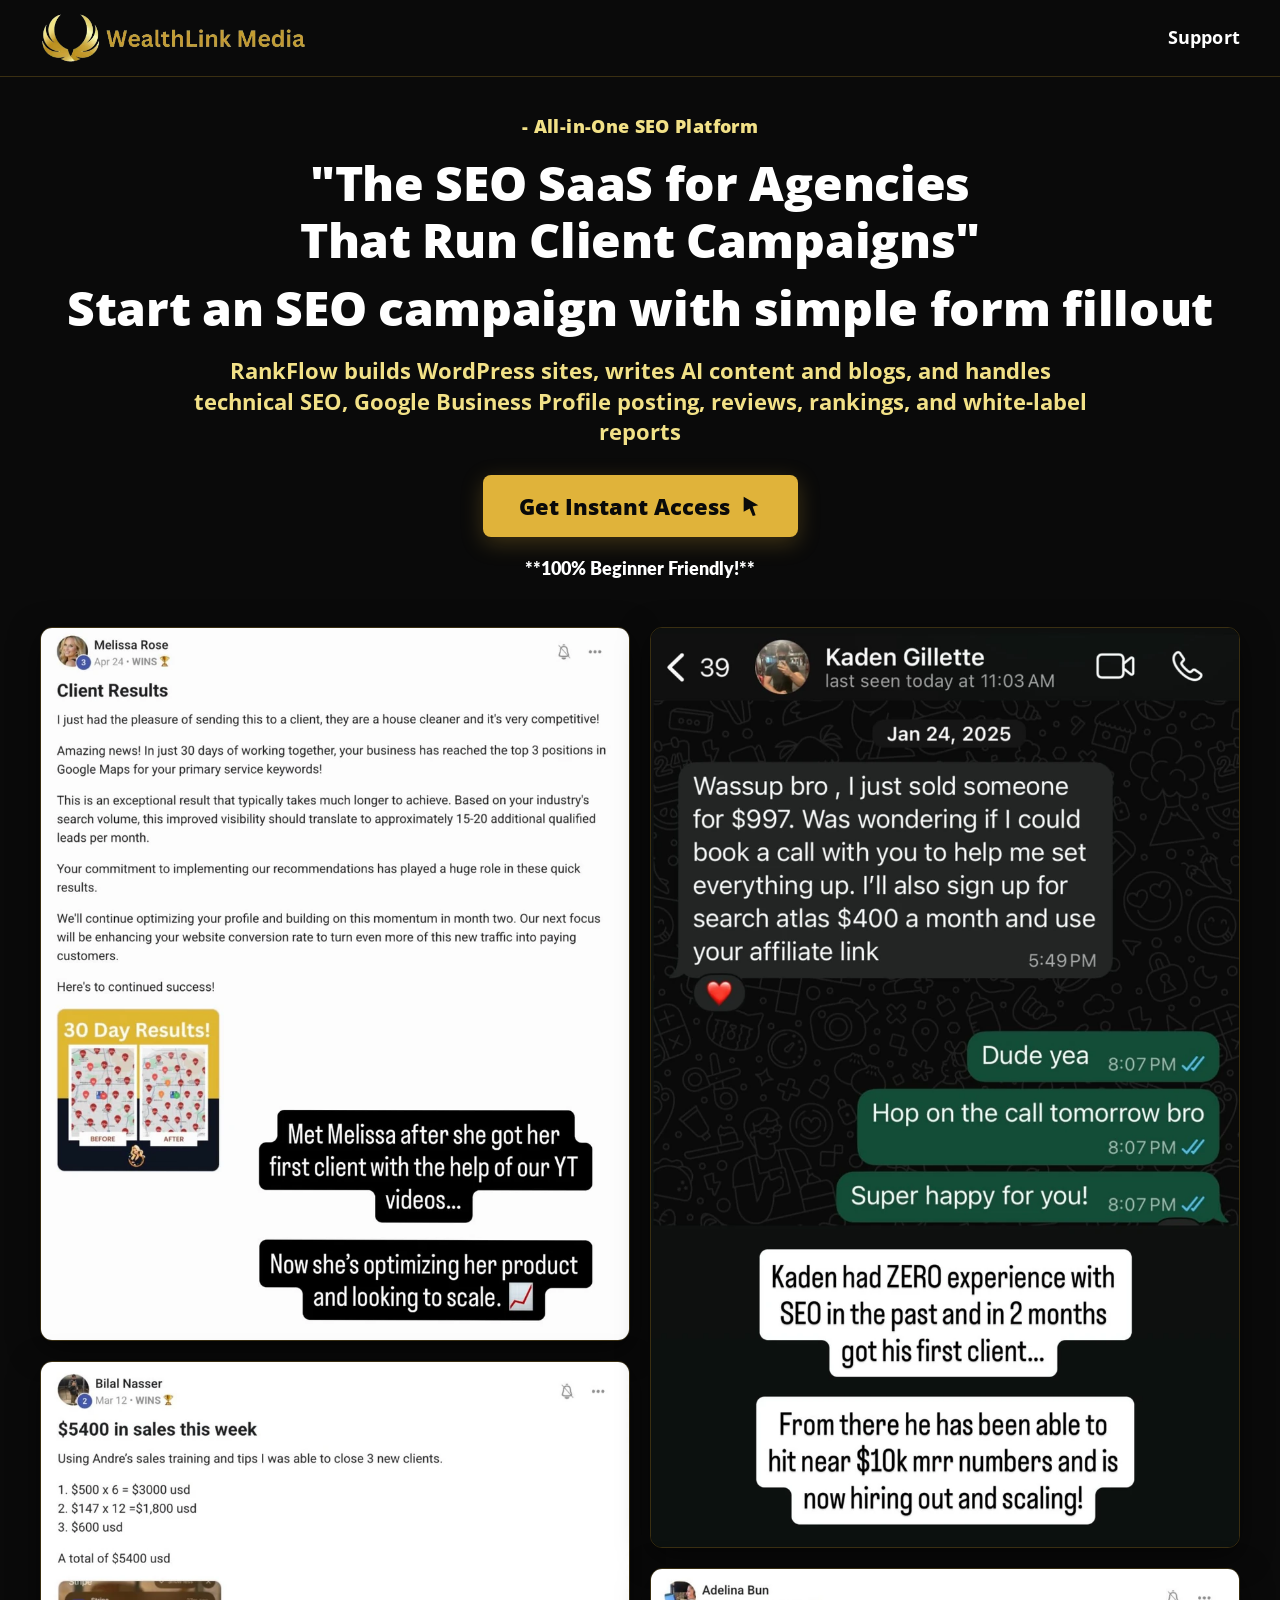
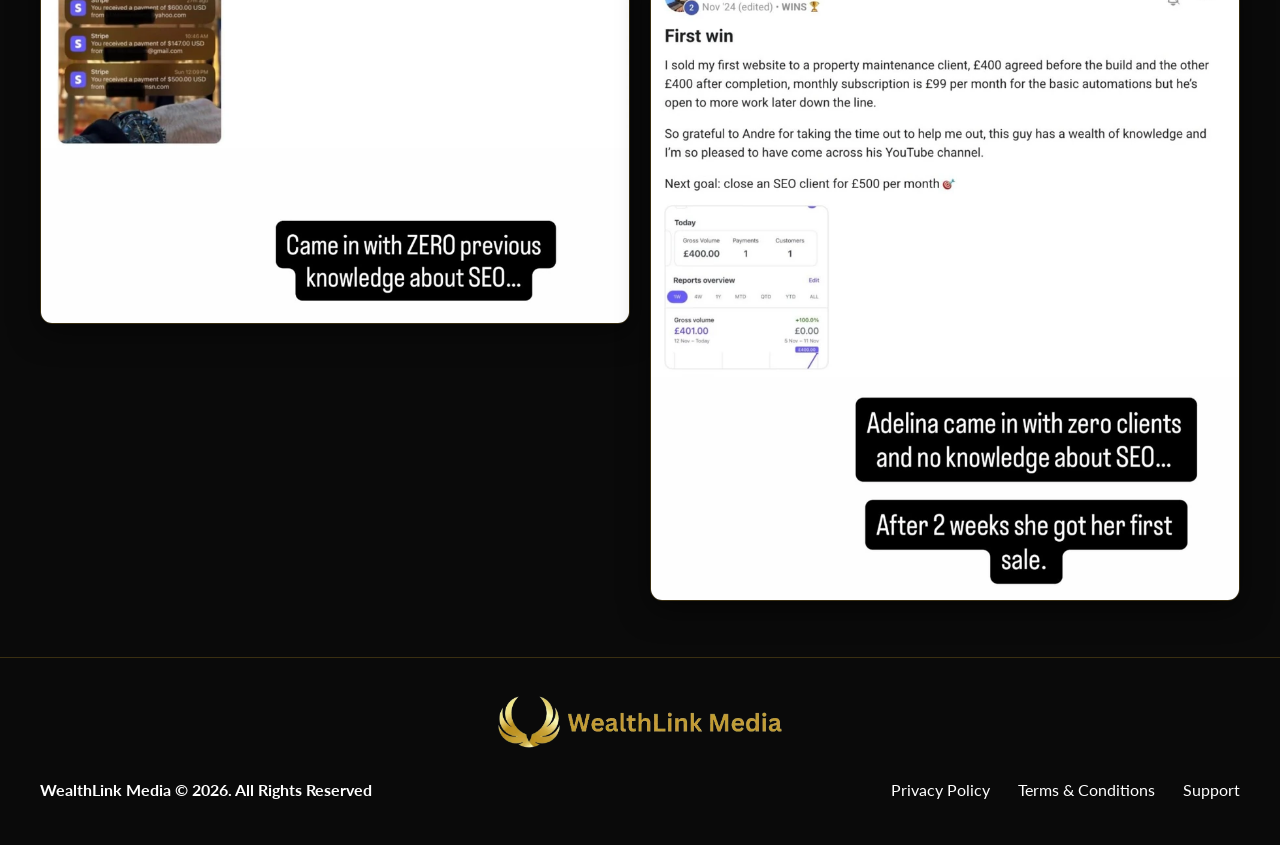
==== index.html @ 6536393e "Add the RankFlow landing site Two-page black-and-gold opt-in for the agency SEO platform, with the l" ====
<!DOCTYPE html>
<html lang="en">
<head>
<meta charset="utf-8">
<meta name="viewport" content="width=device-width, initial-scale=1">
<title>RankFlow | The SEO SaaS for Agencies | WealthLink Media</title>
<meta name="description" content="RankFlow is the all-in-one SEO platform for agencies. Build WordPress sites, write AI content and blogs, and handle technical SEO, Google Business Profile, reviews, rankings, and white-label reports. Start an SEO campaign with simple form fillout.">
<link rel="icon" type="image/png" href="assets/favicon.png">
<link rel="preconnect" href="https://fonts.googleapis.com"><link rel="preconnect" href="https://fonts.gstatic.com" crossorigin>
<link href="https://fonts.googleapis.com/css2?family=Lato:wght@400;700;900&family=Open+Sans:wght@400;600;700;800&display=swap" rel="stylesheet">
<link rel="stylesheet" href="css/style.css">
</head>
<body class="p-home">

<header class="site-header">
  <div class="header-inner">
    <a class="brand" href="index.html">
      <picture>
        <source srcset="assets/logo.webp" type="image/webp">
        <img src="assets/logo.png" alt="WealthLink Media" width="961" height="187">
      </picture>
    </a>
    <nav class="header-nav" aria-label="Primary">
      <a href="support.html">Support</a>
    </nav>
  </div>
</header>

<main class="wrap">
  <section class="home-hero">
    <p class="home-eyebrow">- All-in-One SEO Platform</p>
    <h1>"The SEO SaaS for Agencies<br>That Run Client Campaigns"<span class="h1-seo">Start an SEO campaign with simple form fillout</span></h1>
    <p class="home-sub">RankFlow builds WordPress sites, writes AI content and blogs, and handles technical SEO, Google Business Profile posting, reviews, rankings, and white-label reports</p>
    <button type="button" class="btn home-cta" data-open-form>
      Get Instant Access
      <svg viewBox="0 0 24 24" aria-hidden="true"><path d="M4 2l16 9.2-6.2 1.3L17 22l-3.1.9-3.4-8.2L4 18.2z" fill="currentColor"/></svg>
    </button>
    <p class="home-beginner">**100% Beginner Friendly!**</p>
  </section>

  <!-- Client results. Desktop: left Melissa+Bilal, right Kaden+Adelina. Mobile: Melissa, Kaden, Bilal, Adelina. -->
  <section class="results-grid" aria-label="Client results">
    <div class="results-col">
      <figure class="res-melissa">
        <picture>
          <source srcset="assets/results/melissa.webp" type="image/webp">
          <img class="zoomable" src="assets/results/melissa.jpg" alt="Melissa – client result" width="900" height="1089" loading="lazy">
        </picture>
      </figure>
      <figure class="res-bilal">
        <picture>
          <source srcset="assets/results/bilal.webp" type="image/webp">
          <img class="zoomable" src="assets/results/bilal.jpg" alt="Bilal – client result" width="900" height="859" loading="lazy">
        </picture>
      </figure>
    </div>
    <div class="results-col">
      <figure class="res-kaden">
        <picture>
          <source srcset="assets/results/kaden.webp" type="image/webp">
          <img class="zoomable" src="assets/results/kaden.jpg" alt="Kaden – client result" width="900" height="1407" loading="lazy">
        </picture>
      </figure>
      <figure class="res-adelina">
        <picture>
          <source srcset="assets/results/adelina.webp" type="image/webp">
          <img class="zoomable" src="assets/results/adelina.jpg" alt="Adelina – client result" width="900" height="965" loading="lazy">
        </picture>
      </figure>
    </div>
  </section>

</main>

<footer class="site-footer">
  <div class="footer-inner">
    <picture class="flogo">
      <source srcset="assets/logo.webp" type="image/webp">
      <img src="assets/logo.png" alt="WealthLink Media" width="961" height="187">
    </picture>
    <div class="footer-bottom">
      <span class="footer-copy">WealthLink Media © <span class="js-year">2026</span>. All Rights Reserved</span>
      <nav class="footer-links" aria-label="Footer">
        <a href="privacy.html">Privacy Policy</a>
        <a href="terms.html">Terms &amp; Conditions</a>
        <a href="support.html">Support</a>
      </nav>
    </div>
  </div>
</footer>

<!-- Lead form modal -->
<div class="modal" id="lead-modal" role="dialog" aria-modal="true" aria-labelledby="lf-title">
  <div class="modal-card">
    <button type="button" class="modal-x" data-close-form aria-label="Close">&times;</button>
    <picture class="mlogo">
      <source srcset="assets/logo.webp" type="image/webp">
      <img src="assets/logo.png" alt="WealthLink Media" width="961" height="187">
    </picture>
    <h2 id="lf-title">Get Instant Access</h2>
    <p class="msub">Enter your name and email and I'll take you straight to RankFlow.</p>
    <form id="lead-form" novalidate autocomplete="on">
      <label for="lf-name">Your name</label>
      <input id="lf-name" name="name" type="text" autocomplete="name" placeholder="John Smith" required>
      <label for="lf-email">Your email</label>
      <input id="lf-email" name="email" type="email" autocomplete="email" inputmode="email" placeholder="you@example.com" required>
      <div class="lf-error" id="lf-error" role="alert"></div>
      <button type="submit" class="btn" id="lf-submit">Get Instant Access</button>
    </form>
    <p class="lf-fine">By continuing you agree to our <a href="terms.html" target="_blank" rel="noopener">Terms &amp; Conditions</a> and <a href="privacy.html" target="_blank" rel="noopener">Privacy Policy</a>.</p>
  </div>
</div>

<!-- Image zoom -->
<div class="modal img-modal" id="img-modal" role="dialog" aria-modal="true" aria-label="Result image">
  <button type="button" class="modal-x" data-close-img aria-label="Close image">&times;</button>
  <div class="img-scroll"><img alt=""></div>
</div>

<script src="js/config.js"></script>
<script src="js/app.js"></script>
</body>
</html>
---- css/style.css ----
/* WealthLink Media – Skool LP. Black & gold palette taken from the logo. */
:root{
  --bg:#0a0a0a; --bg2:#121212; --card:#151515; --line:#3a2f12;
  --gold:#c59a2e; --gold-hi:#f2e187; --gold-lo:#8a6a14;
  --text:#ffffff; --muted:#cfc7b0;
  --btn-grad:linear-gradient(180deg,#f2e187 0%,#d9b24a 45%,#c59a2e 100%);
  --page:1200px;
}
*{box-sizing:border-box}
html{scroll-behavior:smooth}
body{
  margin:0;background:var(--bg);color:var(--text);
  font-size:19px;line-height:1.55;
  -webkit-font-smoothing:antialiased;
  overflow-wrap:break-word;
}
img{max-width:100%;height:auto;display:block}
a{color:var(--gold-hi)}
.noscroll{overflow:hidden}

/* 1200px container at >=1240px; fluid with side padding below */
.wrap,.header-inner,.footer-inner,.legal-body{
  width:100%;max-width:var(--page);margin-left:auto;margin-right:auto;
  padding-left:20px;padding-right:20px;
}
@media (min-width:1240px){
  .wrap,.header-inner,.footer-inner,.legal-body{
    width:1200px;min-width:1200px;max-width:1200px;
    padding-left:0;padding-right:0;
  }
}

/* ---------- header / logo ---------- */
.site-header{border-bottom:1px solid var(--line);background:#0a0a0a}
.header-inner{display:flex;align-items:center;justify-content:space-between;gap:16px;padding-top:12px;padding-bottom:12px}
.brand{display:inline-flex;align-items:center;min-width:0;line-height:0}
.brand img,.flogo img,.mlogo img{height:52px;width:auto;max-width:min(460px,calc(100vw - 150px));object-fit:contain}
.header-nav{display:flex;align-items:center;gap:18px;flex:none}
.header-nav a{color:#fff;text-decoration:none;font-weight:700;font-size:18px;letter-spacing:.01em}
.header-nav a:hover,.header-nav a[aria-current="page"]{color:var(--gold-hi)}
.header-nav a:focus-visible,.brand:focus-visible{outline:2px solid var(--gold-hi);outline-offset:3px;border-radius:4px}

/* ---------- buttons ---------- */
.btn{display:inline-flex;align-items:center;justify-content:center;gap:8px;border:0;cursor:pointer;text-decoration:none;
  background:var(--btn-grad);color:#0a0a0a;border-radius:8px;box-shadow:0 6px 22px rgba(197,154,46,.28);
  transition:transform .15s ease,box-shadow .15s ease,filter .15s ease}
.btn:hover{transform:translateY(-2px);box-shadow:0 10px 28px rgba(197,154,46,.42);filter:brightness(1.05)}
.btn:active{transform:translateY(0)}
.btn[disabled]{opacity:.7;cursor:default;transform:none}

/* ======================================================
   PRIMARY PAGE
   ====================================================== */
.p-home{font-family:"Open Sans",Arial,sans-serif}
.home-hero{text-align:center;padding:36px 0 8px}
.home-eyebrow{font-size:18px;color:var(--gold-hi);margin:0 0 14px;font-weight:800;letter-spacing:.02em}
.home-hero h1{font-size:48px;line-height:1.18;font-weight:800;margin:0 auto 18px;letter-spacing:-.3px}
.home-hero h1 .h1-seo{display:block;margin-top:12px;font-weight:800}
.home-sub{font-size:22px;color:var(--gold-hi);font-weight:700;margin:0 auto 28px;max-width:920px;line-height:1.4}
.home-cta{font-size:22px;font-weight:800;padding:16px 36px;font-family:"Open Sans",Arial,sans-serif;background:#e0b33a;color:#0a0a0a;cursor:pointer;border-radius:8px}
.home-cta svg{width:22px;height:22px;margin-left:2px;flex:none}
.home-beginner{font-family:Lato,Arial,sans-serif;font-weight:800;font-size:18px;margin:18px 0 0;color:#fff}

.site-footer{margin-top:56px;border-top:1px solid var(--line);font-family:Lato,Arial,sans-serif}
.footer-inner{padding-top:36px;padding-bottom:42px}
.site-footer .flogo{display:block;margin:0 auto 28px}
.site-footer .flogo img{height:56px;margin:0 auto}
.footer-bottom{display:flex;align-items:center;justify-content:space-between;gap:20px 32px}
.footer-copy{font-weight:700;font-size:16px;text-align:left;color:var(--text)}
.footer-links{display:flex;align-items:center;justify-content:flex-end;gap:28px;flex-wrap:wrap;font-size:16px;margin:0}
.footer-links a{color:var(--text);text-decoration:none;font-weight:400}
.footer-links a:hover{color:var(--gold-hi);text-decoration:underline}
.footer-links a[aria-current="page"]{color:var(--gold-hi)}

/* lead modal */
.modal{position:fixed;inset:0;z-index:100;display:none;align-items:center;justify-content:center;padding:18px;
  background:rgba(0,0,0,.78);backdrop-filter:blur(3px)}
.modal.open{display:flex}
.modal-card{position:relative;width:100%;max-width:480px;background:#111;border:1px solid var(--gold-lo);border-radius:14px;
  padding:34px 28px 28px;box-shadow:0 20px 60px rgba(0,0,0,.7),0 0 0 1px rgba(242,225,135,.08) inset;text-align:center}
.modal-x{position:absolute;top:10px;right:12px;width:36px;height:36px;border:0;background:transparent;color:var(--muted);
  font-size:28px;line-height:1;cursor:pointer;border-radius:50%}
.modal-x:hover{color:#fff;background:#222}
.mlogo{margin:0 auto 16px}
.mlogo img{height:46px;margin:0 auto;max-width:100%}
.modal-card h2{margin:0 0 8px;font-size:28px;font-weight:700}
.modal-card p.msub{margin:0 0 20px;font-size:17px;color:var(--muted);line-height:1.45}
.modal-card label{display:block;text-align:left;font-size:15px;font-weight:600;margin:0 0 6px;color:var(--gold-hi)}
.modal-card input{width:100%;padding:14px 14px;font-size:17px;font-family:inherit;border-radius:8px;border:1px solid #3b3417;
  background:#0a0a0a;color:#fff;margin-bottom:16px;outline:none}
.modal-card input:focus{border-color:var(--gold);box-shadow:0 0 0 3px rgba(197,154,46,.25)}
.modal-card .btn{width:100%;font-size:20px;font-weight:700;padding:15px 18px;font-family:inherit}
.lf-error{min-height:22px;color:#ff8a80;font-size:16px;margin:-4px 0 10px;text-align:left}
.lf-fine{font-size:14px;color:#9c9478;margin:14px 0 0;line-height:1.5}
.lf-fine a{color:var(--gold)}

/* ======================================================
   SECONDARY PAGE
   ====================================================== */
.p-main{font-family:Lato,Arial,sans-serif}
.p-main h1,.p-main h2,.p-main h3,.p-main .mont{font-family:Montserrat,Arial,sans-serif}
.topbar{background:#d01212;color:#fff;text-align:center;font-family:Montserrat,Arial,sans-serif;
  font-weight:800;font-size:18px;line-height:1.35;padding:12px 18px;display:flex;align-items:center;justify-content:center;gap:10px}
.topbar svg{flex:none}
.topbar span{display:block}
.kicker{text-align:center;font-family:Montserrat,Arial,sans-serif;font-weight:700;font-size:16px;margin:12px 0 0}
.kicker a,.kicker span{color:var(--gold-hi);text-decoration:underline}
.hero-kicker{text-align:center;font-family:Montserrat,Arial,sans-serif;font-weight:800;font-size:20px;line-height:1.35;color:var(--gold-hi);margin:32px auto 16px}
.hero-kicker u{text-underline-offset:4px;text-decoration-thickness:2px}
.m-hero h1{text-align:center;font-weight:800;font-size:48px;line-height:1.18;margin:0 auto 32px;max-width:1080px}
.m-hero h1 .h1-line{display:block}
.m-hero h1 u{color:var(--gold-hi);text-decoration:underline;text-underline-offset:5px;text-decoration-thickness:3px}
.hero-warn{text-align:center;font-family:Montserrat,Arial,sans-serif;font-weight:500;font-size:18px;line-height:1.5;color:#f4efe2;max-width:860px;margin:22px auto 0}
.hero-warn b{font-weight:800;color:#fff}
.m-hero .cta-btn{flex:1 1 340px;max-width:540px;min-height:86px;border-radius:12px;padding:16px 22px}
.m-hero .cta-btn .b1{font-size:22px;font-weight:800}
.m-hero .cta-btn .b2{font-size:15px;font-weight:600}
.m-sub{text-align:center;font-family:Lato,Arial,sans-serif;font-size:21px;line-height:1.5;color:var(--muted);max-width:920px;margin:0 auto 32px}
.cta-pair{display:flex;gap:24px;justify-content:center;flex-wrap:wrap}
.cta-btn{flex:1 1 280px;width:auto;max-width:420px;min-height:68px;flex-direction:column;gap:3px;padding:14px 20px;text-align:center;
  font-family:Montserrat,Arial,sans-serif;border-radius:8px;font-weight:600}
.cta-btn .b1{font-size:18px;font-weight:700;line-height:1.25}
.cta-btn .b2{font-size:14px;font-weight:600;line-height:1.3;opacity:.9}
.cta-note{text-align:center;font-family:Montserrat,Arial,sans-serif;font-size:16px;line-height:1.45;color:var(--muted);max-width:720px;margin:20px auto 0}
.cta-note b{color:#fff}
.sec-title{font-family:Montserrat,Arial,sans-serif;text-align:center;font-weight:700;font-size:38px;margin:64px 0 18px;line-height:1.2}
.sec-title.sm{font-size:40px}
.sec-sub{text-align:center;font-size:20px;color:var(--muted);margin:0 0 28px}

.video-grid{display:grid;grid-template-columns:repeat(2,minmax(0,340px));justify-content:center;gap:24px;margin:0 auto}
.vthumb{position:relative;display:block;width:100%;aspect-ratio:9/16;padding:0;border:1px solid var(--line);border-radius:8px;overflow:hidden;
  background:#000;cursor:pointer}
.vthumb img{width:100%;height:100%;object-fit:contain;object-position:center;background:#000;transition:transform .3s ease}
.vthumb:hover img{transform:scale(1.03)}
.vplay{position:absolute;left:50%;top:50%;transform:translate(-50%,-50%);width:58px;height:38px;border-radius:10px;
  background:rgba(10,10,10,.72);color:var(--gold-hi);display:flex;align-items:center;justify-content:center;border:1px solid rgba(242,225,135,.4)}
.vthumb:hover .vplay{background:var(--gold);color:#0a0a0a}
.video-modal .modal-card{max-width:440px;padding:12px;background:#000}
.video-modal video{width:100%;max-height:78vh;border-radius:8px;background:#000;display:block}
.video-modal .modal-x{top:-44px;right:0;color:#fff;font-size:32px}

.bonus-head{text-align:center;margin-top:72px}
.bonus-head h2{font-size:40px;margin:0 0 12px;font-weight:700;line-height:1.2}
.bonus-head .worth{font-family:Montserrat,Arial,sans-serif;color:var(--gold-hi);font-weight:700;font-size:22px;margin:0 0 8px}
.bonus-head .subline{font-weight:700;font-size:18px;margin:0}
.bonuses{margin:36px auto 0}
.bonus{display:grid;grid-template-columns:minmax(0,1.05fr) minmax(0,.95fr);gap:36px;align-items:center;padding:40px 0;border-bottom:1px solid #4a3b14}
.bonus:last-child{border-bottom:0}
.bonus h3{font-size:26px;font-weight:700;margin:0 0 12px;line-height:1.3}
.bonus p{font-size:19px;line-height:1.5;margin:0 0 12px;color:#efe9d6}
.bonus .val{display:block;text-align:left;font-family:Montserrat,Arial,sans-serif;font-weight:700;font-size:20px;color:var(--gold-hi);text-decoration:underline;margin-top:6px}
.rf-more{display:inline-flex;align-items:center;margin-top:16px;padding:11px 16px;border:2px solid var(--gold);border-radius:8px;background:transparent;color:var(--gold-hi);font-family:Montserrat,Arial,sans-serif;font-weight:700;font-size:16px;line-height:1.3;text-decoration:none}
.rf-more:hover{background:rgba(197,154,46,.14);color:#fff}
.bonus img{width:100%;height:auto;border-radius:10px;border:1px solid var(--line)}
.bonus .copy{padding-right:6px}

.guarantee h2{font-family:Arial,Helvetica,sans-serif;font-style:italic;font-weight:700;font-size:44px;text-align:center;margin:72px 0 24px;color:var(--gold-hi);line-height:1.2}
.guarantee .g-body{max-width:820px;margin:0 auto;text-align:center;font-family:Arial,Helvetica,sans-serif;font-weight:700;font-size:19px;line-height:1.45}
.guarantee .g-body p{margin:0 0 16px}

.faq{margin:0 auto}
.faq h2{font-size:36px;text-align:center;margin:64px 0 16px;font-family:Montserrat,Arial,sans-serif;font-weight:700}
.faq details{background:var(--card);border:1px solid var(--line);border-radius:8px;margin:10px 0}
.faq summary{list-style:none;cursor:pointer;padding:16px 48px 16px 16px;font-family:Montserrat,Arial,sans-serif;font-size:18px;line-height:1.4;position:relative;color:#f4efe0}
.faq summary::-webkit-details-marker{display:none}
.faq summary::after{content:"";position:absolute;right:18px;top:50%;width:9px;height:9px;margin-top:-7px;border-right:2px solid var(--gold);border-bottom:2px solid var(--gold);transform:rotate(45deg);transition:transform .2s}
.faq details[open] summary::after{transform:rotate(-135deg);margin-top:-2px}
.faq details[open] summary{border-bottom:1px solid var(--line)}
.faq .ans{padding:16px 16px 4px;font-size:18px;line-height:1.55;color:#efe9d6}
.faq .ans p{margin:0 0 16px}

.about h2{font-size:40px;text-align:center;margin:64px 0 12px;font-weight:700}
.about-sub{text-align:center;font-family:Montserrat,Arial,sans-serif;font-weight:600;color:var(--gold-hi);margin:0 0 28px;font-size:20px}
.about-grid{display:grid;grid-template-columns:minmax(260px,440px) minmax(0,1fr);gap:40px;align-items:center}
.about-photo{width:100%;max-width:440px;height:auto;margin:0 auto;border-radius:18px;border:3px solid var(--gold);
  box-shadow:0 0 0 6px rgba(197,154,46,.16),0 16px 40px rgba(0,0,0,.45);background:#111;object-fit:contain}
.about-grid .txt{font-size:19px;line-height:1.55}
.about-grid .txt p{margin:0 0 18px}
.help-btn{display:flex;margin:36px auto 0;max-width:560px;width:100%;flex-direction:column;padding:16px 18px;font-family:Montserrat,Arial,sans-serif;border-radius:8px;text-align:center;gap:3px}
.help-btn .b1{font-size:20px;font-weight:700}.help-btn .b2{font-size:15px;font-weight:600}
.disclosures{margin:52px auto 0;text-align:center;font-size:16px;line-height:1.55;font-weight:700;color:#e9e2cc}
.disclosures p{margin:0 0 18px}

/* ======================================================
   SUPPORT PAGE
   ====================================================== */
.p-support{font-family:Lato,Arial,sans-serif}
.p-support h1,.p-support h2,.p-support h3{font-family:Montserrat,Arial,sans-serif}
.support-hero{text-align:center;padding:36px 0 8px}
.support-hero h1{font-size:46px;line-height:1.18;margin:0 auto 18px;font-weight:800}
.support-lead{font-size:20px;line-height:1.5;color:#efe9d6;max-width:920px;margin:0 auto 16px}
.contact-card{margin:28px auto 8px;background:#14120c;border:1px solid var(--gold-lo);border-radius:14px;padding:28px 28px 26px;text-align:center}
.contact-card h2{margin:0 0 10px;font-size:28px;color:var(--gold-hi)}
.contact-card p{margin:0 auto 18px;max-width:760px;font-size:19px;line-height:1.5;color:#efe9d6}
.contact-card .btn{font-size:18px;font-weight:700;padding:14px 26px;font-family:Montserrat,Arial,sans-serif}
.steps{margin:18px 0 0}
.step{text-align:center;padding:32px 0 8px;border-top:1px solid var(--line);margin-top:22px}
.step .num{display:block;font-family:Montserrat,Arial,sans-serif;font-weight:800;font-size:40px;color:var(--gold-hi);letter-spacing:-.02em;margin-bottom:8px}
.step h2{font-size:26px;line-height:1.35;font-weight:700;margin:0 auto 12px;max-width:900px}
.step p{font-size:19px;line-height:1.55;color:#efe9d6;max-width:860px;margin:0 auto 12px}
.script-box{text-align:left;background:#121212;border:1px solid var(--gold-lo);border-radius:12px;padding:20px 22px;margin:16px auto 0;max-width:860px}
.script-box p{margin:0;font-size:18px;line-height:1.55;color:#fff;max-width:none}
.script-box a{overflow-wrap:anywhere}
.script-copy{margin:16px auto 0;font-size:17px;font-weight:700;padding:12px 22px;font-family:Montserrat,Arial,sans-serif}
.next-list{list-style:none;padding:0;margin:8px auto 0;max-width:640px;text-align:left}
.next-list li{position:relative;padding:8px 0 8px 28px;font-size:19px;font-weight:700}
.next-list li::before{content:"";position:absolute;left:0;top:16px;width:10px;height:10px;border-radius:50%;background:var(--gold)}
.support-note{font-size:17px;color:var(--muted);font-style:italic}

/* ======================================================
   LEGAL PAGES
   ====================================================== */
.legal{font-family:"Open Sans",Arial,sans-serif;background:var(--bg)}
.legal-body{padding-top:40px;padding-bottom:12px}
.legal-body h1{font-size:44px;line-height:1.2;margin:0 0 20px;color:var(--gold-hi)}
.legal-body h2{font-size:28px;line-height:1.3;margin:36px 0 12px;color:var(--gold-hi)}
.legal-body h2.subhead{font-size:22px;margin-top:22px}
.legal-body p,.legal-body li{font-size:18px;line-height:1.7;color:#e6dfc9}
.legal-body ul{padding-left:24px}
.legal-body strong{color:#fff}
.legal-body a{color:var(--gold-hi)}
.back{display:inline-block;margin:0 0 18px;font-size:16px}

/* ---------- results screenshots: masonry columns, never cropped ---------- */
.results-grid{display:flex;align-items:flex-start;gap:20px;margin:36px auto 0}
.results-col{flex:1 1 0;min-width:0;display:flex;flex-direction:column;gap:20px}
.results-grid figure{margin:0;width:100%;min-width:0;background:#000;border:1px solid var(--line);border-radius:12px;overflow:hidden;box-shadow:0 8px 30px rgba(0,0,0,.5)}
.results-grid picture{display:block;width:100%}
.results-grid img{width:100%;height:auto;object-fit:contain;display:block;cursor:zoom-in}
.p-main .results-grid{margin-top:28px}
.img-modal{padding:0;align-items:stretch;justify-content:center;background:rgba(0,0,0,.92)}
.img-modal .modal-x{position:fixed;top:12px;right:14px;z-index:2;background:rgba(0,0,0,.6);color:#fff}
.img-scroll{width:100%;max-width:1100px;overflow:auto;-webkit-overflow-scrolling:touch;padding:56px 12px 24px}
.img-scroll img{width:100%;height:auto;border-radius:10px;margin:0 auto}

/* ======================================================
   TABLET / MOBILE
   ====================================================== */
@media (max-width:1024px){
  .home-hero h1{font-size:40px}
  .m-hero h1,.support-hero h1,.legal-body h1{font-size:38px}
  .sec-title,.about h2,.bonus-head h2{font-size:32px}
}
@media (max-width:900px){
  .bonus{grid-template-columns:1fr;gap:18px;padding:32px 0}
  .bonus .copy{padding-right:0}
  .about-grid{grid-template-columns:1fr;gap:22px}
  .about-photo{max-width:520px}
}
@media (max-width:768px){
  body{font-size:16.5px}
  .brand img{height:38px}
  .flogo img,.site-footer .flogo img{height:40px}
  .mlogo img{height:36px}
  .header-nav a{font-size:16px}
  .home-hero{padding-top:24px}
  .home-eyebrow{font-size:16px}
  .home-hero h1{font-size:30px}
  .home-sub{font-size:17px}
  .home-cta{font-size:18px;padding:14px 22px}
  .home-beginner{font-size:16px}
  .topbar{font-size:16px;padding:10px 14px}
  .hero-kicker{font-size:16px;margin-top:24px}
  .m-hero h1{font-size:32px;margin:0 auto 22px}
  .m-hero h1 .h1-line{display:inline}
  .m-hero .cta-pair{flex-direction:column;align-items:center}
  .m-hero .cta-btn{width:100%;max-width:480px;min-height:76px;flex:0 0 auto}
  .m-hero .cta-btn .b1{font-size:18px}
  .m-hero .cta-btn .b2{font-size:14px}
  .hero-warn{font-size:16.5px}
  .m-sub{font-size:17px}
  .cta-pair{gap:14px}
  .cta-btn{flex-basis:100%;max-width:440px;min-height:64px}
  .cta-btn .b1{font-size:17px}
  .cta-btn .b2{font-size:14px}
  .cta-note{font-size:16px}
  .sec-title{font-size:28px;margin:44px 0 16px}
  .sec-sub{font-size:17px}
  .video-grid{gap:12px;grid-template-columns:repeat(2,minmax(0,1fr))}
  .bonus-head{margin-top:52px}
  .bonus-head h2{font-size:28px}
  .bonus-head .worth{font-size:18px}
  .bonus h3{font-size:22px}
  .bonus p,.step p,.contact-card p,.about-grid .txt{font-size:16.5px}
  .guarantee h2{font-size:32px;margin-top:48px}
  .guarantee .g-body{font-size:16.5px}
  .faq h2,.about h2{font-size:28px}
  .faq summary,.faq .ans{font-size:16.5px}
  .about-sub{font-size:17px}
  .help-btn .b1{font-size:18px}
  .help-btn .b2{font-size:14px}
  .disclosures{font-size:16px}
  .footer-bottom{flex-direction:column;align-items:center;text-align:center;gap:16px}
  .footer-copy{text-align:center}
  .footer-links{justify-content:center;gap:14px 22px}
  .legal-body h1{font-size:32px}
  .legal-body h2{font-size:24px}
  .legal-body h2.subhead{font-size:20px}
  .legal-body p,.legal-body li{font-size:16.5px}
  .support-hero{padding-top:26px}
  .support-hero h1{font-size:32px}
  .support-lead{font-size:17px}
  .contact-card{padding:22px 16px}
  .contact-card h2{font-size:24px}
  .step .num{font-size:32px}
  .step h2{font-size:22px}
  .script-box p{font-size:16.5px}
  .next-list li{font-size:16.5px}
  .modal-card{padding:28px 18px 22px}
  .modal-card h2{font-size:24px}
  .results-grid{flex-direction:column;gap:20px;margin-top:28px}
  .results-col{display:contents}
  .res-melissa{order:1}
  .res-kaden{order:2}
  .res-bilal{order:3}
  .res-adelina{order:4}
}
@media (max-width:420px){
  .wrap,.header-inner,.footer-inner,.legal-body{padding-left:16px;padding-right:16px}
  .brand img{height:32px}
  .header-nav a{font-size:16px}
  .home-hero h1{font-size:27px}
  .m-hero h1{font-size:28px}
  .support-hero h1{font-size:27px}
  .site-footer .flogo img{height:36px}
}

/* ======================================================
   RANKFLOW FEATURES
   ====================================================== */
.p-rankflow{font-family:Lato,Arial,sans-serif}
.p-rankflow h1,.p-rankflow h2{font-family:Montserrat,Arial,sans-serif}
.rf-hero{text-align:center;padding:40px 0 8px}
.rf-hero h1{font-size:48px;line-height:1.15;font-weight:800;margin:0 0 12px}
.rf-hero p{margin:0;color:var(--gold-hi);font-weight:700;font-size:20px}
.rf-grid{display:grid;grid-template-columns:repeat(3,minmax(0,1fr));gap:20px;margin:36px 0 8px}
.rf-card{background:#14120c;border:1px solid var(--line);border-radius:14px;padding:22px 20px 16px}
.rf-icon{width:36px;height:36px;color:var(--gold-hi);display:block}
.rf-card h2{font-size:22px;line-height:1.25;font-weight:800;margin:12px 0 12px;color:#fff}
.rf-card ul{margin:0;padding-left:18px}
.rf-card li{margin:0 0 8px;font-size:17px;line-height:1.45;color:#efe9d6}
.rf-end{text-align:center;margin-top:56px}
.rf-end h2{font-size:36px;margin:0 0 22px;font-weight:800}
@media (max-width:1024px){
  .rf-grid{grid-template-columns:repeat(2,minmax(0,1fr))}
  .rf-hero h1{font-size:40px}
}
@media (max-width:768px){
  .rf-grid{grid-template-columns:1fr;gap:16px}
  .rf-hero{padding-top:28px}
  .rf-hero h1{font-size:32px}
  .rf-hero p{font-size:17px}
  .rf-card h2{font-size:22px}
  .rf-card li{font-size:16.5px}
  .rf-end h2{font-size:28px}
  .rf-end{margin-top:40px}
}
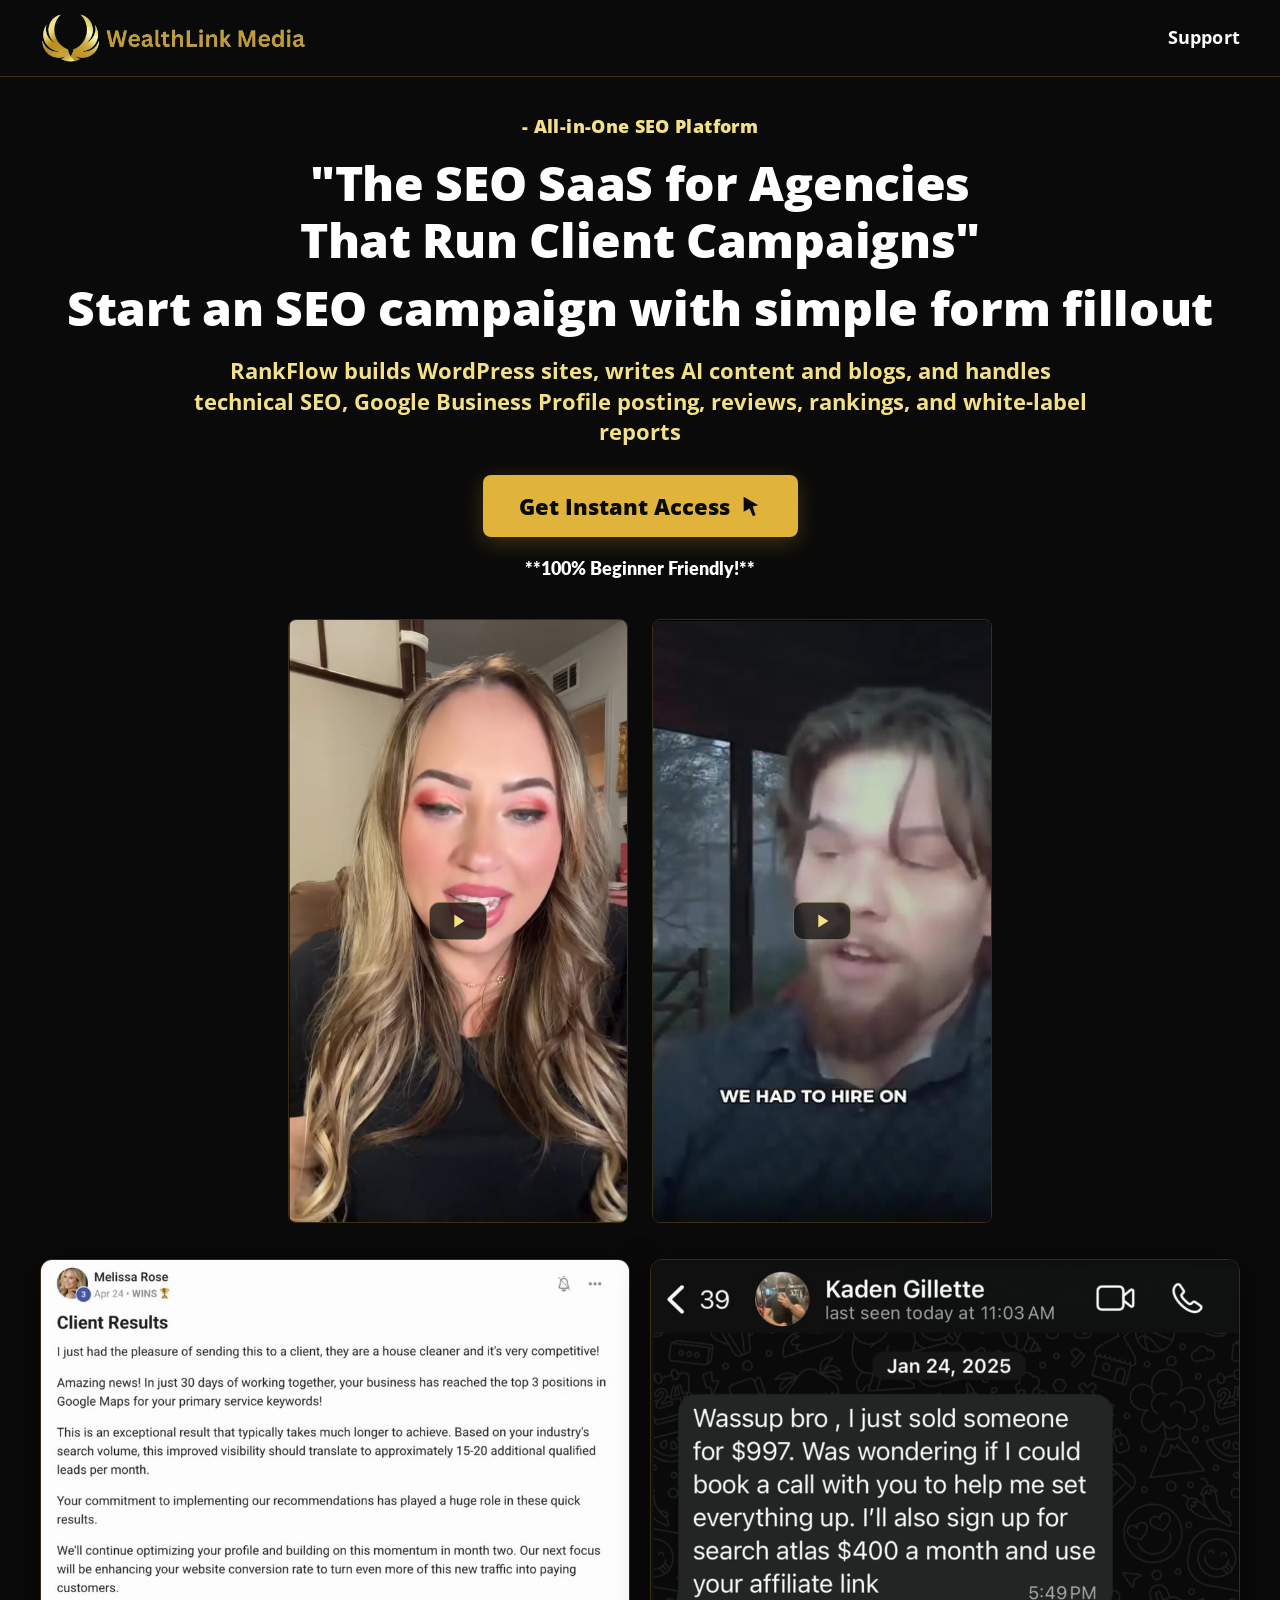
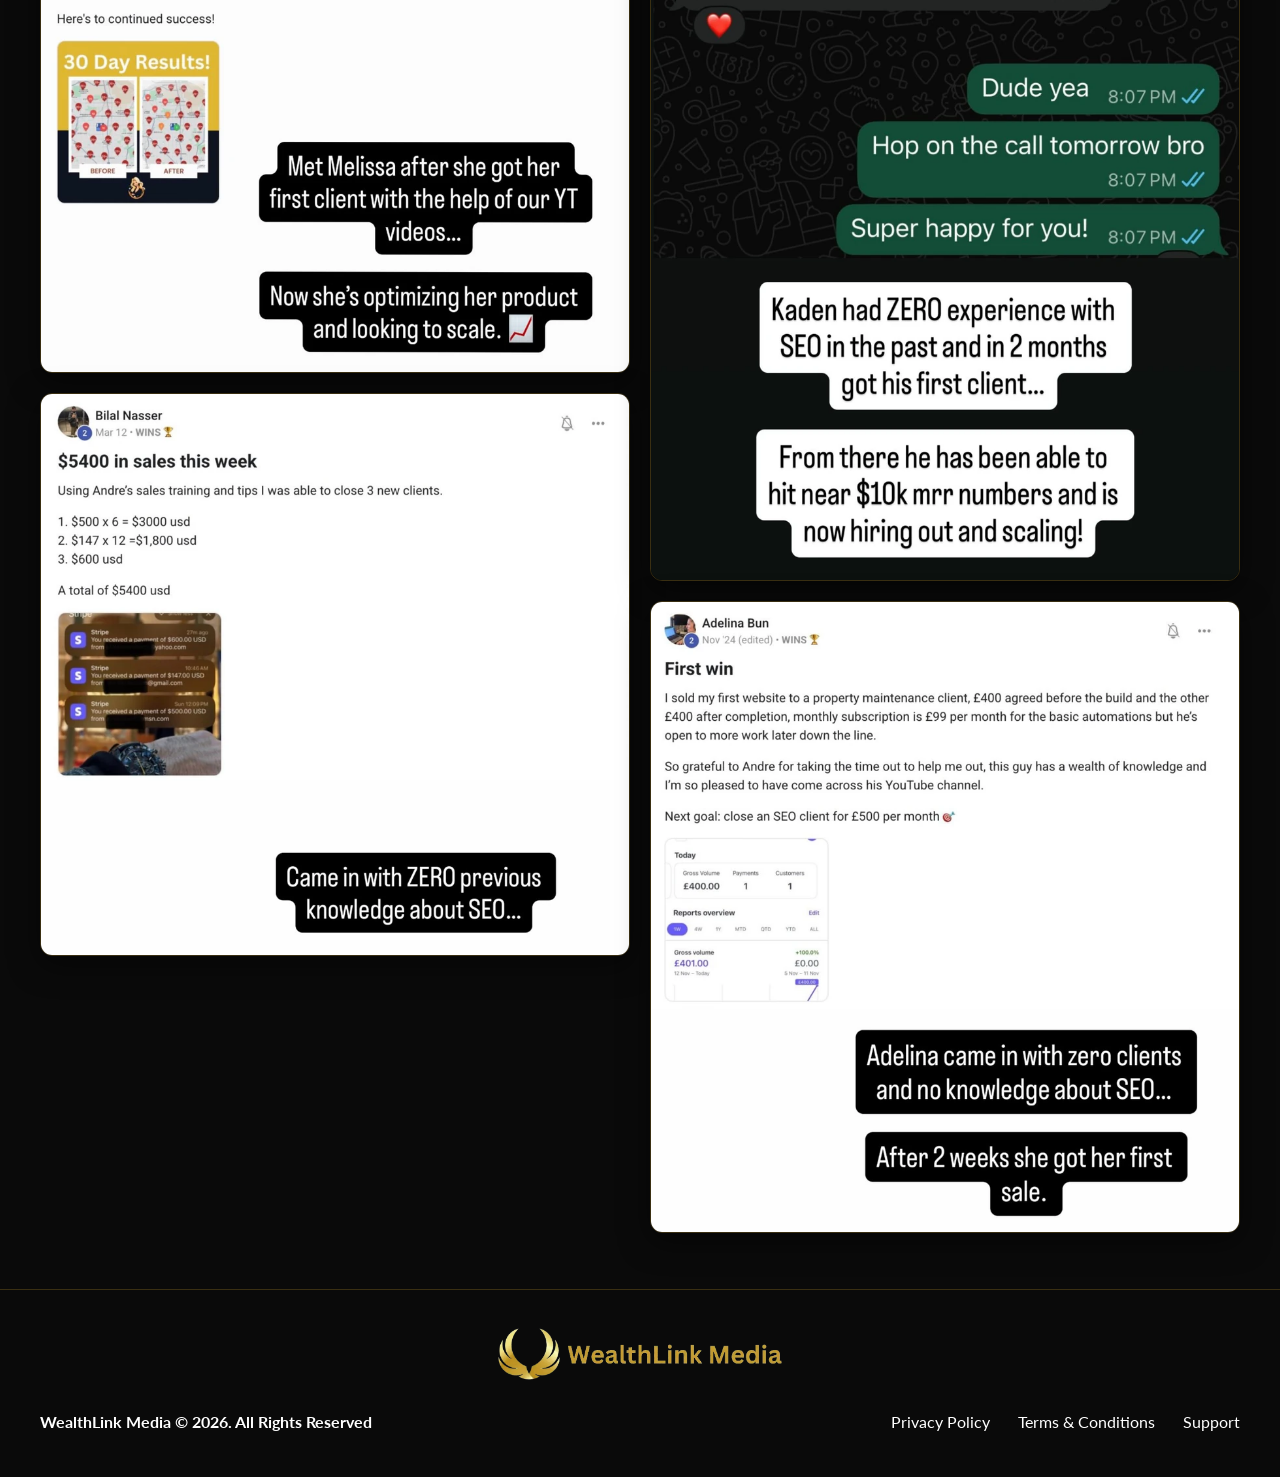
==== commit 6c121827: "Point RankFlow access at the app and use both client reviews Get RankFlow Access opens https://app.r" ====
--- a/index.html
+++ b/index.html
@@ -37,6 +37,9 @@
     </button>
     <p class="home-beginner">**100% Beginner Friendly!**</p>
   </section>
+
+  <!-- Video reviews are rendered from REVIEW_VIDEOS in js/config.js -->
+  <div class="video-grid" id="video-grid"></div>
 
   <!-- Client results. Desktop: left Melissa+Bilal, right Kaden+Adelina. Mobile: Melissa, Kaden, Bilal, Adelina. -->
   <section class="results-grid" aria-label="Client results">
@@ -111,6 +114,14 @@
   </div>
 </div>
 
+<!-- Video lightbox -->
+<div class="modal video-modal" id="video-modal" role="dialog" aria-modal="true" aria-label="Video review">
+  <div class="modal-card">
+    <button type="button" class="modal-x" data-close-video aria-label="Close video">&times;</button>
+    <video controls playsinline preload="none"></video>
+  </div>
+</div>
+
 <!-- Image zoom -->
 <div class="modal img-modal" id="img-modal" role="dialog" aria-modal="true" aria-label="Result image">
   <button type="button" class="modal-x" data-close-img aria-label="Close image">&times;</button>
--- a/css/style.css
+++ b/css/style.css
@@ -127,7 +127,7 @@
 .sec-title.sm{font-size:40px}
 .sec-sub{text-align:center;font-size:20px;color:var(--muted);margin:0 0 28px}
 
-.video-grid{display:grid;grid-template-columns:repeat(2,minmax(0,340px));justify-content:center;gap:24px;margin:0 auto}
+.video-grid{display:grid;grid-template-columns:repeat(2,minmax(0,340px));justify-content:center;gap:24px;margin:28px auto 0}
 .vthumb{position:relative;display:block;width:100%;aspect-ratio:9/16;padding:0;border:1px solid var(--line);border-radius:8px;overflow:hidden;
   background:#000;cursor:pointer}
 .vthumb img{width:100%;height:100%;object-fit:contain;object-position:center;background:#000;transition:transform .3s ease}
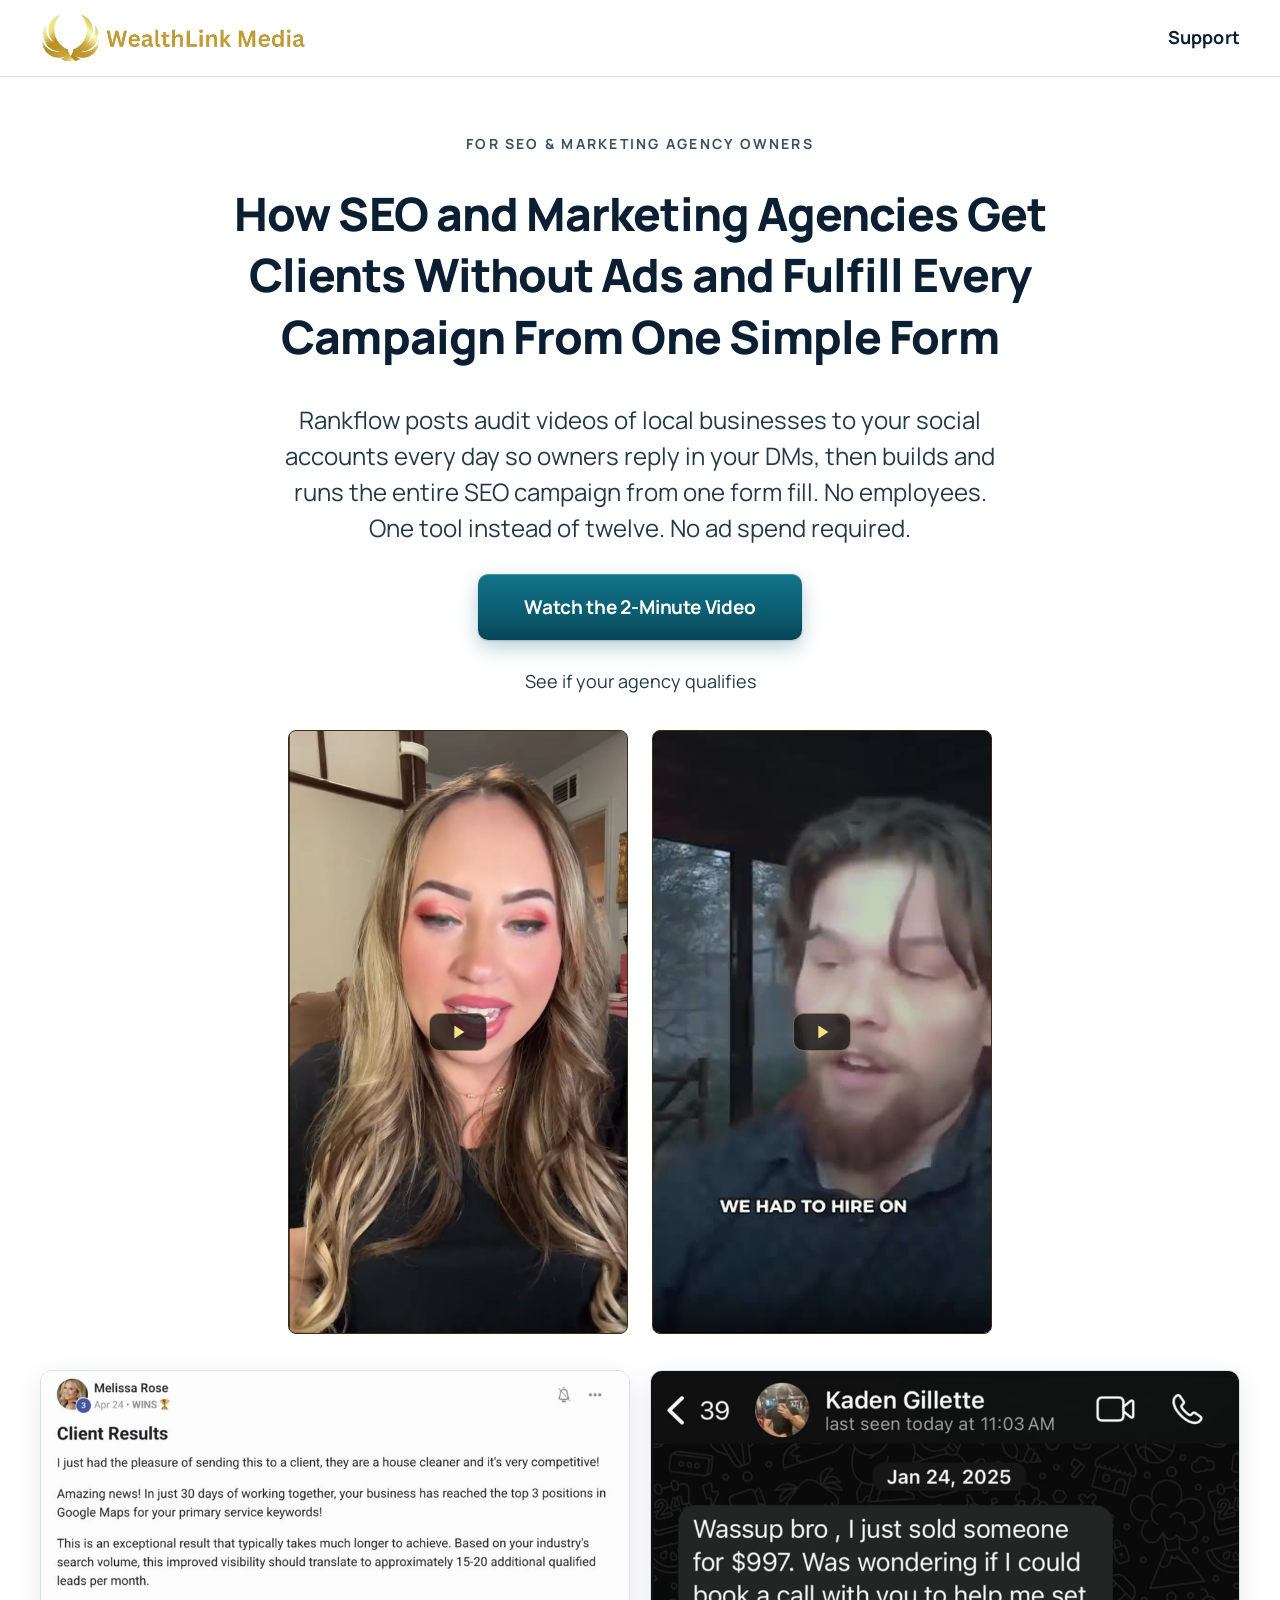
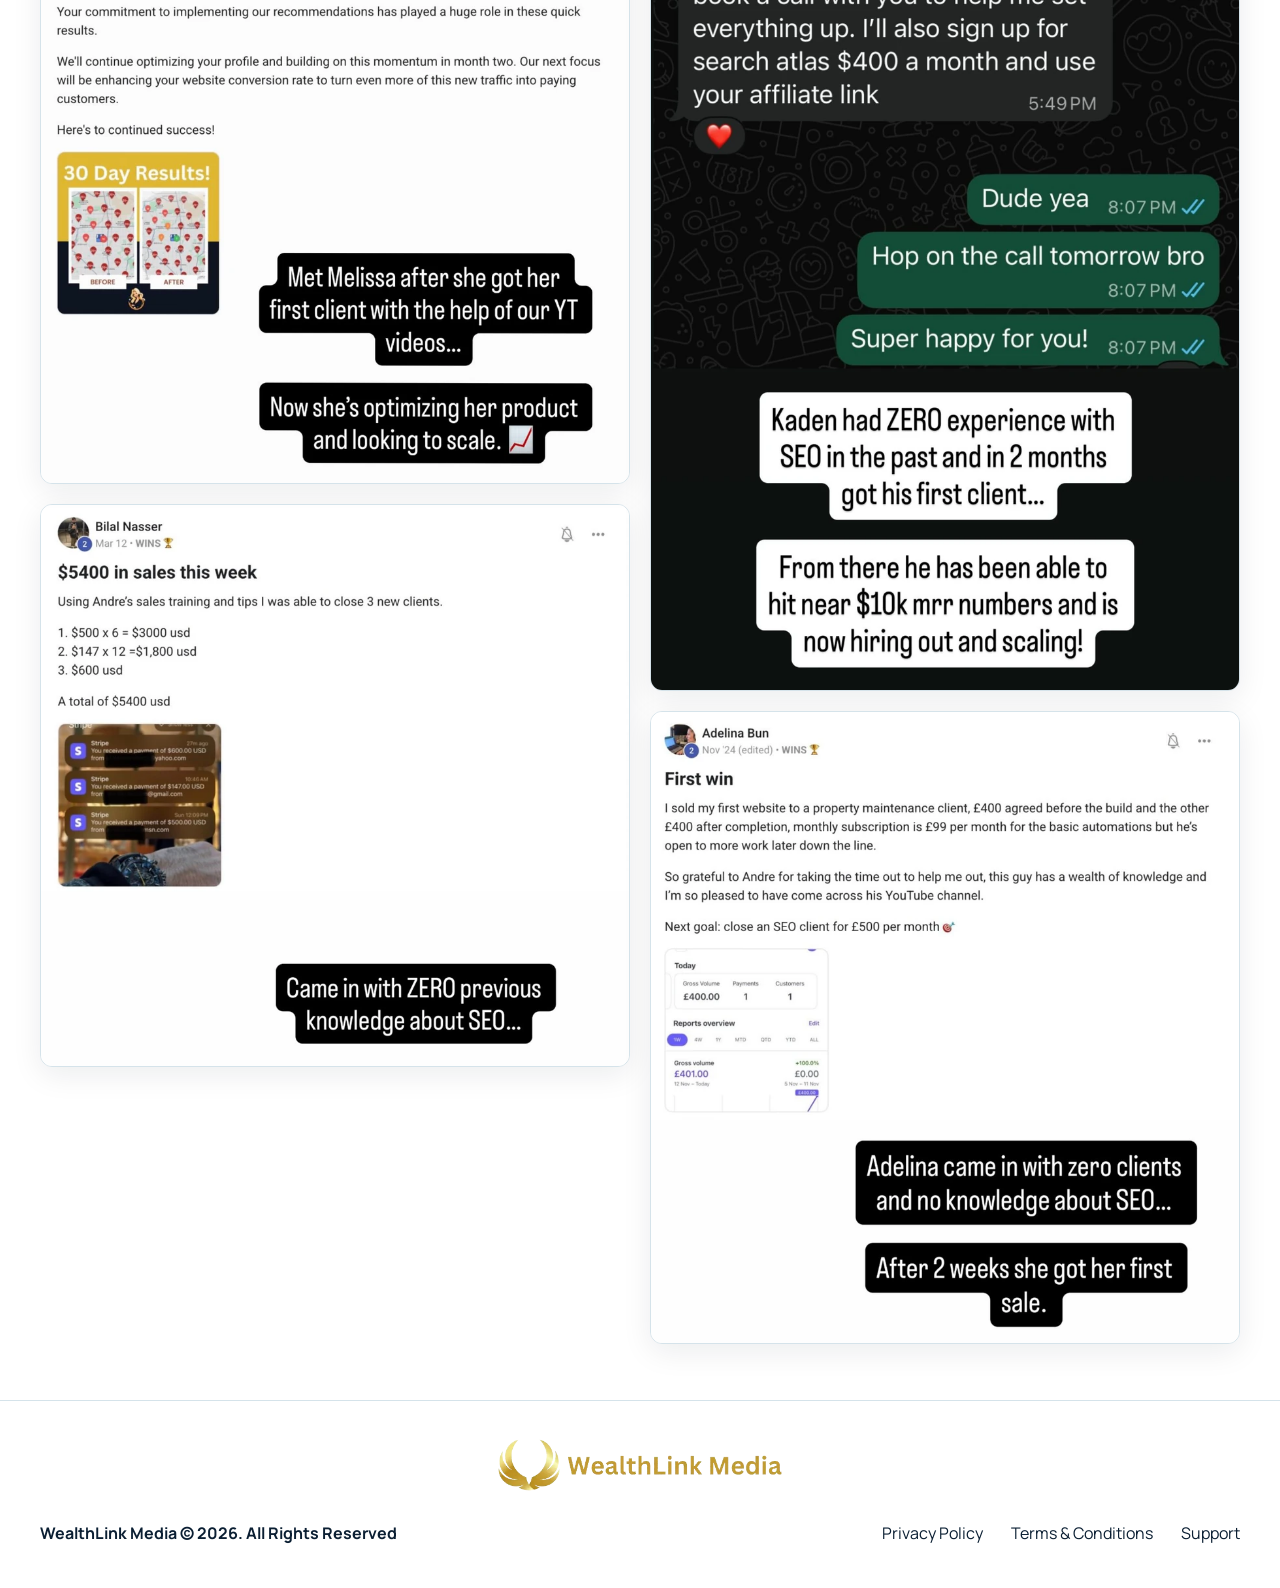
==== commit f9a9cdbd: "Restyle the RankFlow opt-in page as a light editorial hero Replace the hero with the agency-owner he" ====
--- a/index.html
+++ b/index.html
@@ -3,11 +3,14 @@
 <head>
 <meta charset="utf-8">
 <meta name="viewport" content="width=device-width, initial-scale=1">
-<title>RankFlow | The SEO SaaS for Agencies | WealthLink Media</title>
-<meta name="description" content="RankFlow is the all-in-one SEO platform for agencies. Build WordPress sites, write AI content and blogs, and handle technical SEO, Google Business Profile, reviews, rankings, and white-label reports. Start an SEO campaign with simple form fillout.">
+<title>How SEO and Marketing Agencies Get Clients Without Ads and Fulfill Every Campaign From One Simple Form | WealthLink Media</title>
+<meta name="description" content="Rankflow posts audit videos of local businesses to your social accounts every day so owners reply in your DMs, then builds and runs the entire SEO campaign from one form fill. No employees. One tool instead of twelve. No ad spend required.">
+<meta property="og:title" content="How SEO and Marketing Agencies Get Clients Without Ads and Fulfill Every Campaign From One Simple Form">
+<meta property="og:description" content="Rankflow posts audit videos of local businesses to your social accounts every day so owners reply in your DMs, then builds and runs the entire SEO campaign from one form fill. No employees. One tool instead of twelve. No ad spend required.">
+<meta property="og:type" content="website">
 <link rel="icon" type="image/png" href="assets/favicon.png">
 <link rel="preconnect" href="https://fonts.googleapis.com"><link rel="preconnect" href="https://fonts.gstatic.com" crossorigin>
-<link href="https://fonts.googleapis.com/css2?family=Lato:wght@400;700;900&family=Open+Sans:wght@400;600;700;800&display=swap" rel="stylesheet">
+<link href="https://fonts.googleapis.com/css2?family=Manrope:wght@400;600;700;800&display=swap" rel="stylesheet">
 <link rel="stylesheet" href="css/style.css">
 </head>
 <body class="p-home">
@@ -28,14 +31,11 @@
 
 <main class="wrap">
   <section class="home-hero">
-    <p class="home-eyebrow">- All-in-One SEO Platform</p>
-    <h1>"The SEO SaaS for Agencies<br>That Run Client Campaigns"<span class="h1-seo">Start an SEO campaign with simple form fillout</span></h1>
-    <p class="home-sub">RankFlow builds WordPress sites, writes AI content and blogs, and handles technical SEO, Google Business Profile posting, reviews, rankings, and white-label reports</p>
-    <button type="button" class="btn home-cta" data-open-form>
-      Get Instant Access
-      <svg viewBox="0 0 24 24" aria-hidden="true"><path d="M4 2l16 9.2-6.2 1.3L17 22l-3.1.9-3.4-8.2L4 18.2z" fill="currentColor"/></svg>
-    </button>
-    <p class="home-beginner">**100% Beginner Friendly!**</p>
+    <p class="home-eyebrow">For SEO &amp; Marketing Agency Owners</p>
+    <h1>How SEO and Marketing Agencies Get Clients Without Ads and Fulfill Every Campaign From One Simple Form</h1>
+    <p class="home-sub">Rankflow posts audit videos of local businesses to your social accounts every day so owners reply in your DMs, then builds and runs the entire SEO campaign from one form fill. No employees. One tool instead of twelve. No ad spend required.</p>
+    <button type="button" class="btn home-cta" data-open-form>Watch the 2-Minute Video</button>
+    <p class="home-note">See if your agency qualifies</p>
   </section>
 
   <!-- Video reviews are rendered from REVIEW_VIDEOS in js/config.js -->
@@ -100,15 +100,15 @@
       <source srcset="assets/logo.webp" type="image/webp">
       <img src="assets/logo.png" alt="WealthLink Media" width="961" height="187">
     </picture>
-    <h2 id="lf-title">Get Instant Access</h2>
-    <p class="msub">Enter your name and email and I'll take you straight to RankFlow.</p>
+    <h2 id="lf-title">Watch the 2-Minute Video</h2>
+    <p class="msub">Enter your name and email and I'll take you straight to the next step.</p>
     <form id="lead-form" novalidate autocomplete="on">
       <label for="lf-name">Your name</label>
       <input id="lf-name" name="name" type="text" autocomplete="name" placeholder="John Smith" required>
       <label for="lf-email">Your email</label>
       <input id="lf-email" name="email" type="email" autocomplete="email" inputmode="email" placeholder="you@example.com" required>
       <div class="lf-error" id="lf-error" role="alert"></div>
-      <button type="submit" class="btn" id="lf-submit">Get Instant Access</button>
+      <button type="submit" class="btn" id="lf-submit">Watch the 2-Minute Video</button>
     </form>
     <p class="lf-fine">By continuing you agree to our <a href="terms.html" target="_blank" rel="noopener">Terms &amp; Conditions</a> and <a href="privacy.html" target="_blank" rel="noopener">Privacy Policy</a>.</p>
   </div>
--- a/css/style.css
+++ b/css/style.css
@@ -148,6 +148,9 @@
 .bonus:last-child{border-bottom:0}
 .bonus h3{font-size:26px;font-weight:700;margin:0 0 12px;line-height:1.3}
 .bonus p{font-size:19px;line-height:1.5;margin:0 0 12px;color:#efe9d6}
+.bonus ul{margin:0;padding-left:22px}
+.bonus li{font-size:19px;line-height:1.5;margin:0 0 8px;color:#efe9d6}
+.bonus li:last-child{margin-bottom:0}
 .bonus .val{display:block;text-align:left;font-family:Montserrat,Arial,sans-serif;font-weight:700;font-size:20px;color:var(--gold-hi);text-decoration:underline;margin-top:6px}
 .rf-more{display:inline-flex;align-items:center;margin-top:16px;padding:11px 16px;border:2px solid var(--gold);border-radius:8px;background:transparent;color:var(--gold-hi);font-family:Montserrat,Arial,sans-serif;font-weight:700;font-size:16px;line-height:1.3;text-decoration:none}
 .rf-more:hover{background:rgba(197,154,46,.14);color:#fff}
@@ -281,7 +284,7 @@
   .bonus-head h2{font-size:28px}
   .bonus-head .worth{font-size:18px}
   .bonus h3{font-size:22px}
-  .bonus p,.step p,.contact-card p,.about-grid .txt{font-size:16.5px}
+  .bonus p,.bonus li,.step p,.contact-card p,.about-grid .txt{font-size:16.5px}
   .guarantee h2{font-size:32px;margin-top:48px}
   .guarantee .g-body{font-size:16.5px}
   .faq h2,.about h2{font-size:28px}
@@ -355,3 +358,140 @@
   .rf-end h2{font-size:28px}
   .rf-end{margin-top:40px}
 }
+
+/* ======================================================
+   OPT-IN PAGE — editorial light theme
+   Scoped to .p-home so main.html keeps the dark theme.
+   Type, scale, eyebrow, and button match the water-damage page.
+   ====================================================== */
+.p-home{
+  background:#fff;
+  color:#0B1F33;
+  color-scheme:light;
+  font-family:"Manrope","Segoe UI","Avenir Next",system-ui,sans-serif;
+}
+.p-home .site-header{
+  background:#fff;
+  border-bottom:1px solid #D5E3EA;
+}
+.p-home .header-nav a{color:#0B1F33}
+.p-home .header-nav a:hover,
+.p-home .header-nav a[aria-current="page"]{color:#0C5E72}
+.p-home .header-nav a:focus-visible,
+.p-home .brand:focus-visible{outline-color:#0C5E72}
+.p-home .home-hero{
+  width:100%;
+  max-width:860px;
+  margin:0 auto;
+  padding:56px 0 8px;
+  display:flex;
+  flex-direction:column;
+  align-items:center;
+  gap:28px;
+  text-align:center;
+}
+.p-home .home-eyebrow{
+  margin:0;
+  font-size:14px;
+  font-weight:700;
+  letter-spacing:0.16em;
+  text-transform:uppercase;
+  color:#3A5164;
+}
+.p-home .home-hero h1{
+  margin:0;
+  max-width:860px;
+  font-size:46px;
+  line-height:1.34;
+  font-weight:800;
+  letter-spacing:-0.02em;
+  color:#0B1F33;
+  text-wrap:balance;
+}
+.p-home .home-sub{
+  margin:6px 0 0;
+  max-width:720px;
+  font-size:24px;
+  line-height:1.5;
+  font-weight:400;
+  color:#24384A;
+  text-wrap:pretty;
+}
+.p-home .home-cta{
+  background:linear-gradient(180deg,#12748A 0%,#0C5E72 55%,#084556 100%);
+  color:#fff;
+  font-family:inherit;
+  font-size:19px;
+  font-weight:700;
+  letter-spacing:-0.01em;
+  padding:20px 46px;
+  border-radius:10px;
+  box-shadow:inset 0 1px 0 rgba(255,255,255,.22),0 1px 2px rgba(7,24,40,.18),0 8px 20px rgba(12,94,114,.28);
+}
+.p-home .home-cta:hover{
+  background:linear-gradient(180deg,#0E6A80 0%,#0A5264 55%,#073E4C 100%);
+  color:#fff;
+  filter:none;
+  box-shadow:inset 0 1px 0 rgba(255,255,255,.22),0 2px 4px rgba(7,24,40,.2),0 14px 28px rgba(12,94,114,.34);
+}
+.p-home .home-note{
+  margin:0;
+  font-size:18px;
+  font-weight:400;
+  line-height:1.45;
+  color:#24384A;
+}
+.p-home .results-grid figure{
+  background:#fff;
+  border-color:#D5E3EA;
+  box-shadow:0 8px 30px rgba(7,24,40,.08);
+}
+.p-home .site-footer{
+  background:#fff;
+  border-top:1px solid #D5E3EA;
+  font-family:inherit;
+}
+.p-home .footer-copy,
+.p-home .footer-links a{color:#0B1F33}
+.p-home .footer-links a:hover,
+.p-home .footer-links a[aria-current="page"]{color:#0C5E72}
+.p-home #lead-modal .modal-card{
+  background:#fff;
+  color:#0B1F33;
+  border:1px solid #D5E3EA;
+  box-shadow:0 20px 60px rgba(7,24,40,.18);
+}
+.p-home #lead-modal .modal-x{color:#3A5164}
+.p-home #lead-modal .modal-x:hover{color:#0B1F33;background:#F4F8F9}
+.p-home #lead-modal .modal-card h2{color:#0B1F33}
+.p-home #lead-modal .modal-card p.msub{color:#24384A}
+.p-home #lead-modal .modal-card label{color:#084556}
+.p-home #lead-modal .modal-card input{
+  background:#fff;
+  color:#0B1F33;
+  border:1px solid #D5E3EA;
+}
+.p-home #lead-modal .modal-card input:focus{
+  border-color:#0C5E72;
+  box-shadow:0 0 0 3px rgba(12,94,114,.22);
+}
+.p-home #lead-modal .modal-card .btn{
+  background:linear-gradient(180deg,#12748A 0%,#0C5E72 55%,#084556 100%);
+  color:#fff;
+  font-family:inherit;
+}
+.p-home #lead-modal .modal-card .btn:hover{
+  background:linear-gradient(180deg,#0E6A80 0%,#0A5264 55%,#073E4C 100%);
+  color:#fff;
+  filter:none;
+}
+.p-home .lf-fine{color:#4E6576}
+.p-home .lf-fine a{color:#0C5E72}
+.p-home .video-modal .modal-x{color:#fff}
+@media (max-width:760px){
+  .p-home .home-hero{padding-top:40px;gap:22px}
+  .p-home .home-hero h1{font-size:30px;line-height:1.36}
+  .p-home .home-sub{font-size:18px}
+  .p-home .home-note{font-size:16px}
+  .p-home .home-cta{width:100%;max-width:420px;font-size:18px;padding:19px 22px}
+}
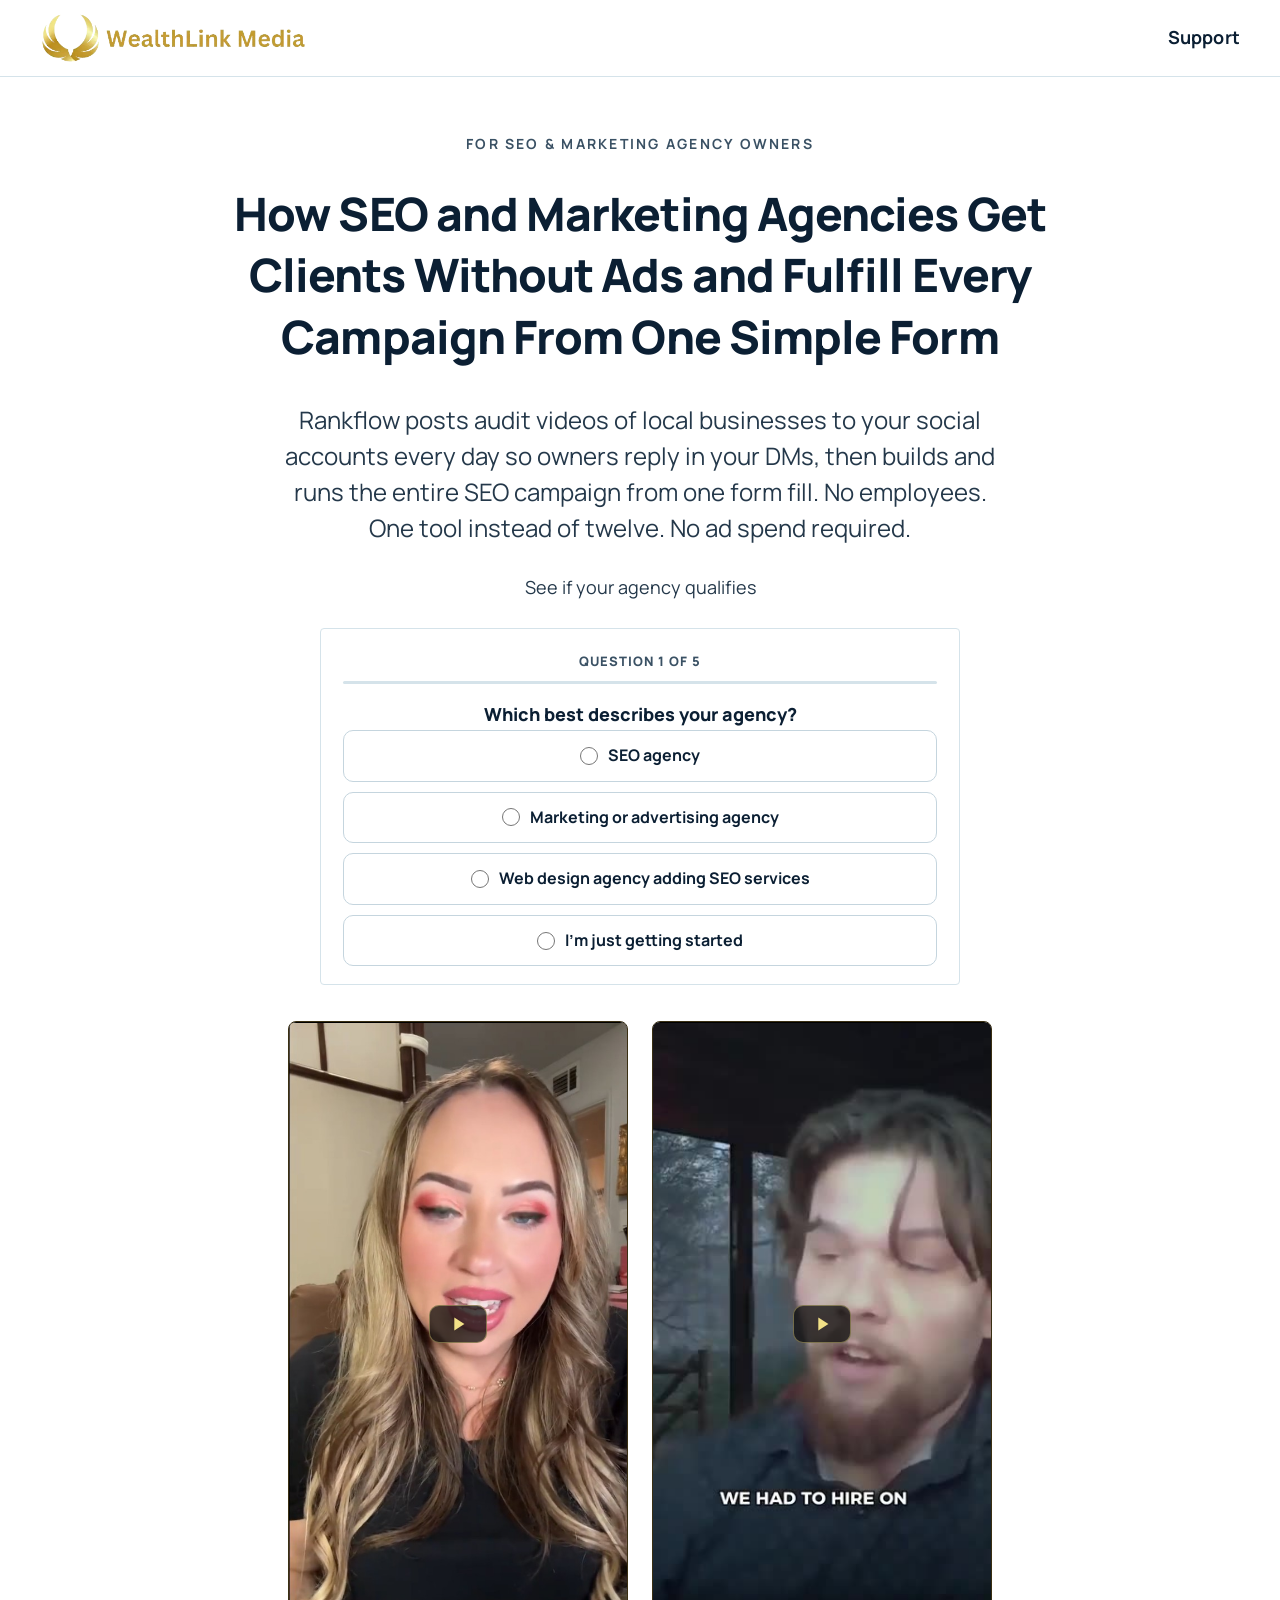
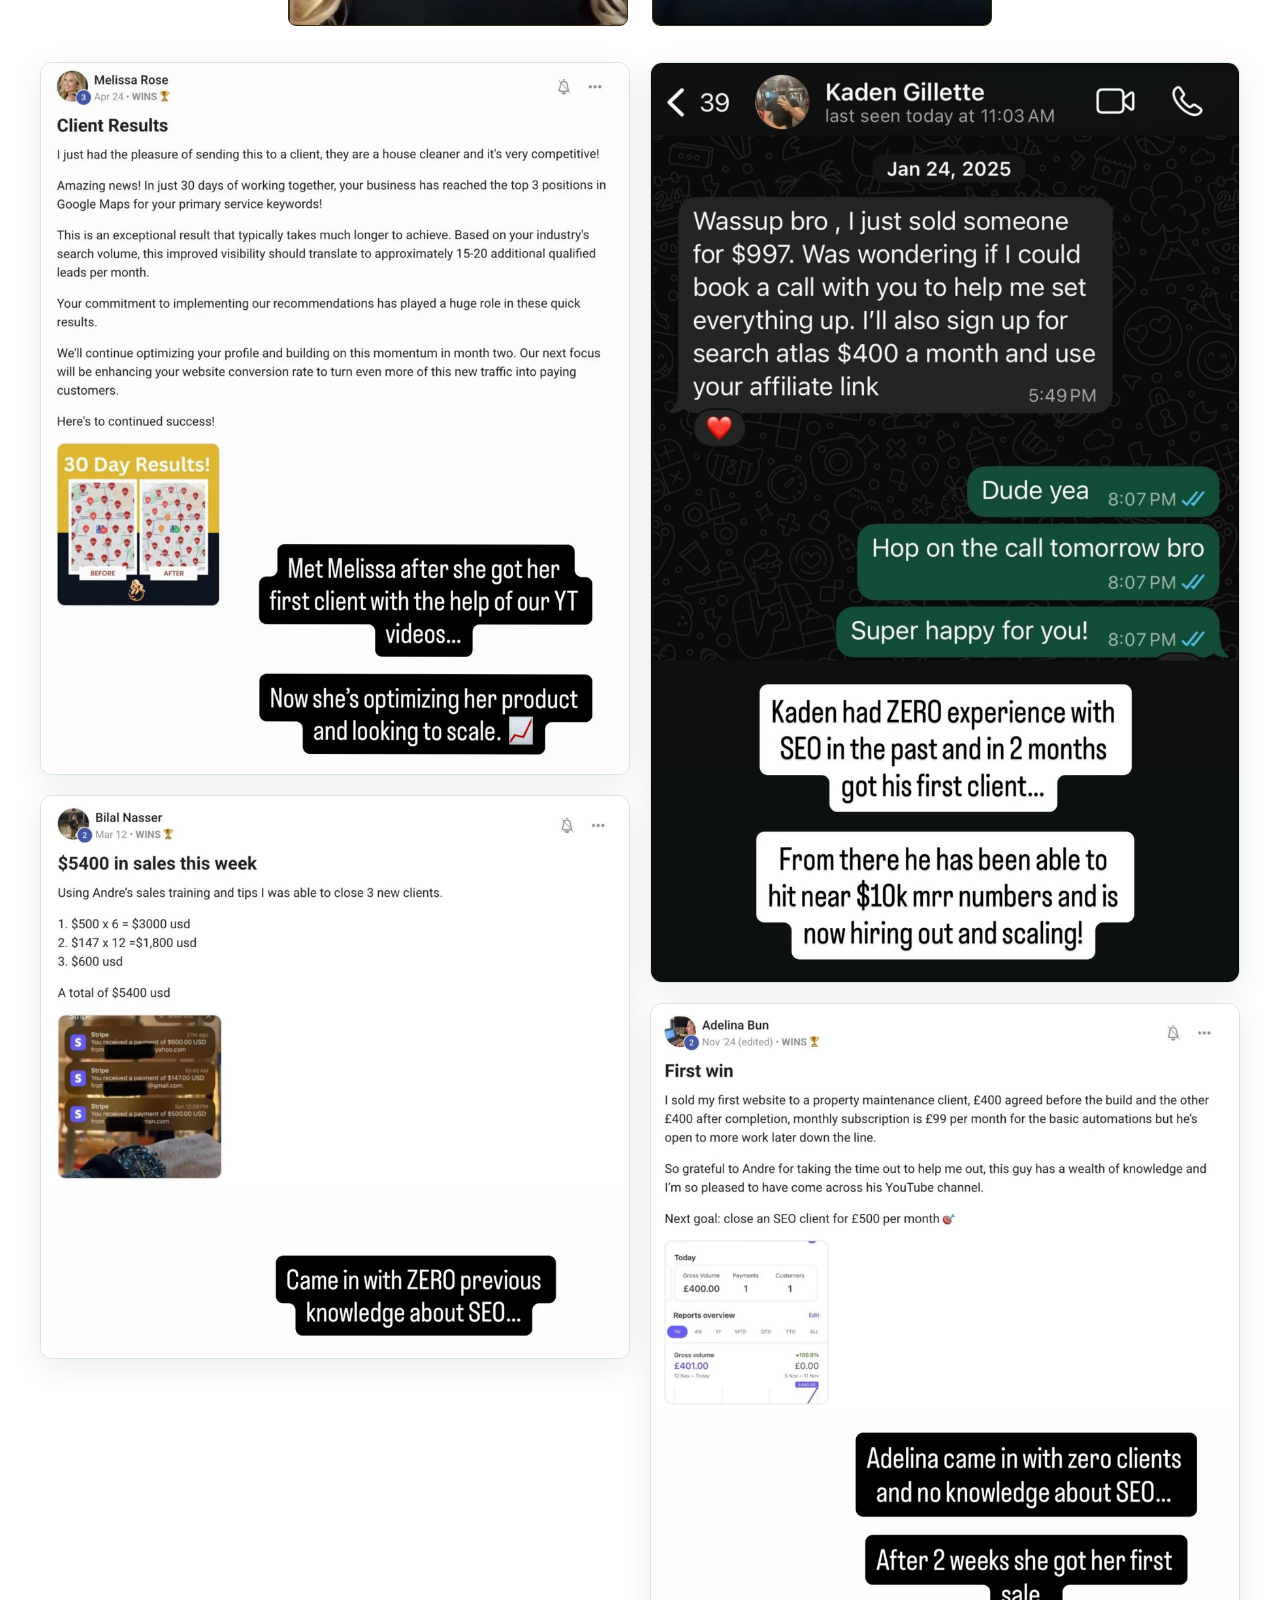
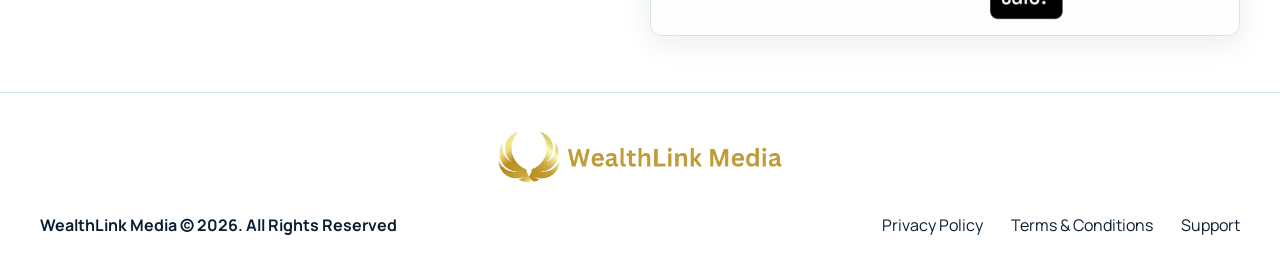
==== commit ece75c6a: "Place the opt-in survey in the hero Show the five questions on the page under the headline, with a r" ====
--- a/index.html
+++ b/index.html
@@ -34,9 +34,104 @@
     <p class="home-eyebrow">For SEO &amp; Marketing Agency Owners</p>
     <h1>How SEO and Marketing Agencies Get Clients Without Ads and Fulfill Every Campaign From One Simple Form</h1>
     <p class="home-sub">Rankflow posts audit videos of local businesses to your social accounts every day so owners reply in your DMs, then builds and runs the entire SEO campaign from one form fill. No employees. One tool instead of twelve. No ad spend required.</p>
-    <button type="button" class="btn home-cta" data-open-form>Watch the 2-Minute Video</button>
+    <!-- VSL slot: put Andre's video inside #vsl later. It stays between the subhead and the survey, so the video pushes the survey down. -->
+    <div id="vsl" class="vsl-slot" hidden></div>
     <p class="home-note">See if your agency qualifies</p>
+    <div class="form-shell">
+
+    <form id="lead-form" class="lead-form" novalidate autocomplete="on">
+      <p class="step-count" id="step-count">Question 1 of 5</p>
+      <div class="form-progress" aria-hidden="true"><i></i></div>
+
+      <div class="field is-open" data-step="agency">
+        <div class="field-inner">
+          <fieldset class="choice-list">
+            <legend>Which best describes your agency?</legend>
+            <label class="choice"><input type="radio" name="agency_type" value="SEO agency"> SEO agency</label>
+            <label class="choice"><input type="radio" name="agency_type" value="Marketing or advertising agency"> Marketing or advertising agency</label>
+            <label class="choice"><input type="radio" name="agency_type" value="Web design agency adding SEO services"> Web design agency adding SEO services</label>
+            <label class="choice"><input type="radio" name="agency_type" value="I'm just getting started"> I'm just getting started</label>
+          </fieldset>
+          <p class="field-error">Choose the option that fits your agency.</p>
+        </div>
+      </div>
+
+      <div class="field is-hidden" data-step="bottleneck">
+        <div class="field-inner">
+          <fieldset class="choice-list">
+            <legend>What's your biggest bottleneck right now?</legend>
+            <label class="choice"><input type="radio" name="bottleneck" value="Getting new clients"> Getting new clients</label>
+            <label class="choice"><input type="radio" name="bottleneck" value="Fulfilling the SEO work for clients I have"> Fulfilling the SEO work for clients I have</label>
+            <label class="choice"><input type="radio" name="bottleneck" value="Clients churning too early"> Clients churning too early</label>
+            <label class="choice"><input type="radio" name="bottleneck" value="Both getting clients and fulfillment"> Both getting clients and fulfillment</label>
+          </fieldset>
+          <p class="field-error">Choose your biggest bottleneck.</p>
+        </div>
+      </div>
+
+      <div class="field is-hidden" data-step="clients">
+        <div class="field-inner">
+          <fieldset class="choice-list">
+            <legend>How many clients do you have right now?</legend>
+            <label class="choice"><input type="radio" name="client_count" value="0 (just getting started)"> 0 (just getting started)</label>
+            <label class="choice"><input type="radio" name="client_count" value="1 to 3"> 1 to 3</label>
+            <label class="choice"><input type="radio" name="client_count" value="4 to 10"> 4 to 10</label>
+            <label class="choice"><input type="radio" name="client_count" value="11 to 25"> 11 to 25</label>
+            <label class="choice"><input type="radio" name="client_count" value="25 or more"> 25 or more</label>
+          </fieldset>
+          <p class="field-error">Choose how many clients you have.</p>
+        </div>
+      </div>
+
+      <div class="field is-hidden" data-step="revenue">
+        <div class="field-inner">
+          <fieldset class="choice-list">
+            <legend>Where are you at monthly right now, and where do you want to be?</legend>
+            <label class="select-label" for="current-revenue">Current monthly revenue</label>
+            <select id="current-revenue" name="current_revenue">
+              <option value="">Select current revenue</option>
+              <option>Under $5K</option>
+              <option>$5K-$10K</option>
+              <option>$10K-$25K</option>
+              <option>$25K-$50K</option>
+              <option>$50K-$100K</option>
+              <option>$100K+</option>
+            </select>
+            <label class="select-label" for="target-revenue">Target monthly revenue</label>
+            <select id="target-revenue" name="target_revenue">
+              <option value="">Select target revenue</option>
+              <option>Under $5K</option>
+              <option>$5K-$10K</option>
+              <option>$10K-$25K</option>
+              <option>$25K-$50K</option>
+              <option>$50K-$100K</option>
+              <option>$100K+</option>
+            </select>
+          </fieldset>
+          <p class="field-error">Choose both your current and target monthly revenue.</p>
+          <button type="button" class="cta form-next">Continue</button>
+        </div>
+      </div>
+
+      <div class="field is-hidden" data-step="contact">
+        <div class="field-inner">
+          <label for="first-name">First name</label>
+          <input type="text" id="first-name" name="first_name" autocomplete="given-name" maxlength="80">
+          <label for="company-name">Company name</label>
+          <input type="text" id="company-name" name="company_name" autocomplete="organization" maxlength="120">
+          <label for="phone">Phone number</label>
+          <input type="tel" id="phone" name="phone" placeholder="(555) 123-4567" autocomplete="tel" inputmode="tel">
+          <p class="field-error" id="contact-error">Enter your first name, company name, and a 10-digit phone number.</p>
+          <button type="submit" class="cta" id="lf-submit">Call Me Within 5 Minutes</button>
+          <p class="fine-print">Free community access. We call within 5 minutes.</p>
+        </div>
+      </div>
+
+      <button type="button" class="form-back" hidden>Back</button>
+    </form>
+    </div>
   </section>
+
 
   <!-- Video reviews are rendered from REVIEW_VIDEOS in js/config.js -->
   <div class="video-grid" id="video-grid"></div>
@@ -92,27 +187,6 @@
   </div>
 </footer>
 
-<!-- Lead form modal -->
-<div class="modal" id="lead-modal" role="dialog" aria-modal="true" aria-labelledby="lf-title">
-  <div class="modal-card">
-    <button type="button" class="modal-x" data-close-form aria-label="Close">&times;</button>
-    <picture class="mlogo">
-      <source srcset="assets/logo.webp" type="image/webp">
-      <img src="assets/logo.png" alt="WealthLink Media" width="961" height="187">
-    </picture>
-    <h2 id="lf-title">Watch the 2-Minute Video</h2>
-    <p class="msub">Enter your name and email and I'll take you straight to the next step.</p>
-    <form id="lead-form" novalidate autocomplete="on">
-      <label for="lf-name">Your name</label>
-      <input id="lf-name" name="name" type="text" autocomplete="name" placeholder="John Smith" required>
-      <label for="lf-email">Your email</label>
-      <input id="lf-email" name="email" type="email" autocomplete="email" inputmode="email" placeholder="you@example.com" required>
-      <div class="lf-error" id="lf-error" role="alert"></div>
-      <button type="submit" class="btn" id="lf-submit">Watch the 2-Minute Video</button>
-    </form>
-    <p class="lf-fine">By continuing you agree to our <a href="terms.html" target="_blank" rel="noopener">Terms &amp; Conditions</a> and <a href="privacy.html" target="_blank" rel="noopener">Privacy Policy</a>.</p>
-  </div>
-</div>
 
 <!-- Video lightbox -->
 <div class="modal video-modal" id="video-modal" role="dialog" aria-modal="true" aria-label="Video review">
--- a/css/style.css
+++ b/css/style.css
@@ -417,81 +417,216 @@
   color:#24384A;
   text-wrap:pretty;
 }
-.p-home .home-cta{
+.p-home .home-note{
+  margin:0;
+  font-size:18px;
+  font-weight:400;
+  line-height:1.45;
+  color:#24384A;
+}
+.p-home #vsl[hidden]{
+  display:none;
+  height:0;
+  margin:0;
+  padding:0;
+  overflow:hidden;
+  border:0;
+}
+.p-home .results-grid figure{
+  background:#fff;
+  border-color:#D5E3EA;
+  box-shadow:0 8px 30px rgba(7,24,40,.08);
+}
+.p-home .site-footer{
+  background:#fff;
+  border-top:1px solid #D5E3EA;
+  font-family:inherit;
+}
+.p-home .footer-copy,
+.p-home .footer-links a{color:#0B1F33}
+.p-home .footer-links a:hover,
+.p-home .footer-links a[aria-current="page"]{color:#0C5E72}
+.p-home .form-shell{
+  width:100%;
+  max-width:640px;
+  box-sizing:border-box;
+  padding:22px 22px 18px;
+  background:#fff;
+  color:#0B1F33;
+  border:1px solid #D5E3EA;
+  border-radius:4px;
+  text-align:center;
+}
+.p-home .form-shell .step-count{
+  margin:0 0 10px;
+  font-size:13px;
+  font-weight:800;
+  letter-spacing:.08em;
+  text-transform:uppercase;
+  color:#3A5164;
+}
+.p-home .form-shell .form-progress{
+  height:3px;
+  background:#D5E3EA;
+  border-radius:2px;
+  overflow:hidden;
+  margin:0 0 18px;
+}
+.p-home .form-shell .form-progress i{
+  display:block;
+  height:100%;
+  width:0;
+  background:linear-gradient(90deg,#084556,#12748A 60%,#F3C15A);
+}
+.p-home .form-shell .field{margin:0}
+.p-home .form-shell .field.is-hidden{display:none}
+.p-home .form-shell .choice-list{
+  margin:0;
+  padding:0;
+  border:0;
+  display:flex;
+  flex-direction:column;
+  gap:10px;
+}
+.p-home .form-shell .choice-list legend{
+  float:none;
+  width:100%;
+  margin:0 0 4px;
+  padding:0;
+  font-size:18px;
+  line-height:1.35;
+  font-weight:800;
+  color:#0B1F33;
+  text-wrap:balance;
+}
+.p-home .form-shell .choice{
+  display:flex;
+  align-items:center;
+  justify-content:center;
+  gap:10px;
+  margin:0;
+  padding:14px;
+  border:1.5px solid #C5D5DE;
+  border-radius:10px;
+  background:#fff;
+  text-align:center;
+  text-transform:none;
+  letter-spacing:0;
+  font-size:16px;
+  font-weight:700;
+  line-height:1.35;
+  color:#0B1F33;
+  cursor:pointer;
+}
+.p-home .form-shell .choice input{
+  width:18px;
+  height:18px;
+  margin:0;
+  flex:0 0 auto;
+  accent-color:#0C5E72;
+}
+.p-home .form-shell .choice:has(input:checked){
+  border-color:#0C5E72;
+  background:#E7F4F7;
+  box-shadow:0 0 0 3px rgba(12,94,114,.15);
+}
+.p-home .form-shell .field-error{
+  display:none;
+  margin:8px 0 0;
+  font-size:13px;
+  font-weight:700;
+  color:#6B4A08;
+}
+.p-home .form-shell .field.has-error .field-error{display:block}
+.p-home .form-shell .select-label,
+.p-home .form-shell .field[data-step="contact"] label{
+  display:block;
+  margin:14px 0 6px;
+  text-align:center;
+  text-transform:uppercase;
+  letter-spacing:.04em;
+  font-size:12px;
+  font-weight:800;
+  color:#0B1F33;
+}
+.p-home .form-shell .select-label:first-of-type,
+.p-home .form-shell .field[data-step="contact"] label:first-child{margin-top:8px}
+.p-home .form-shell select,
+.p-home .form-shell input[type="text"],
+.p-home .form-shell input[type="tel"]{
+  width:100%;
+  margin:0;
+  padding:14px 16px;
+  border:1.5px solid #C5D5DE;
+  border-radius:10px;
+  background:#fff;
+  color:#0B1F33;
+  font-family:inherit;
+  font-size:16px;
+  font-weight:700;
+  text-align:center;
+  text-align-last:center;
+}
+.p-home .form-shell select:focus,
+.p-home .form-shell input[type="text"]:focus,
+.p-home .form-shell input[type="tel"]:focus{
+  outline:none;
+  border-color:#0C5E72;
+  box-shadow:0 0 0 3px rgba(12,94,114,.2);
+}
+.p-home .form-shell .field.has-error select,
+.p-home .form-shell .field[data-step="contact"].has-error input.is-invalid{
+  border-color:#6B4A08;
+  box-shadow:0 0 0 3px rgba(107,74,8,.18);
+}
+.p-home .form-shell .cta{
+  display:flex;
+  width:100%;
+  align-items:center;
+  justify-content:center;
+  margin-top:16px;
+  padding:20px 22px;
+  border:0;
+  border-radius:10px;
   background:linear-gradient(180deg,#12748A 0%,#0C5E72 55%,#084556 100%);
   color:#fff;
   font-family:inherit;
   font-size:19px;
   font-weight:700;
-  letter-spacing:-0.01em;
-  padding:20px 46px;
-  border-radius:10px;
-  box-shadow:inset 0 1px 0 rgba(255,255,255,.22),0 1px 2px rgba(7,24,40,.18),0 8px 20px rgba(12,94,114,.28);
-}
-.p-home .home-cta:hover{
+  letter-spacing:-.01em;
+  cursor:pointer;
+  box-shadow:inset 0 1px 0 rgba(255,255,255,.22),0 8px 20px rgba(12,94,114,.28);
+}
+.p-home .form-shell .cta:hover{
   background:linear-gradient(180deg,#0E6A80 0%,#0A5264 55%,#073E4C 100%);
   color:#fff;
-  filter:none;
-  box-shadow:inset 0 1px 0 rgba(255,255,255,.22),0 2px 4px rgba(7,24,40,.2),0 14px 28px rgba(12,94,114,.34);
-}
-.p-home .home-note{
-  margin:0;
-  font-size:18px;
+}
+.p-home .form-shell .cta[disabled]{opacity:.7;cursor:default}
+.p-home .form-shell .fine-print{
+  margin:10px 0 0;
+  font-size:13px;
   font-weight:400;
-  line-height:1.45;
-  color:#24384A;
-}
-.p-home .results-grid figure{
-  background:#fff;
-  border-color:#D5E3EA;
-  box-shadow:0 8px 30px rgba(7,24,40,.08);
-}
-.p-home .site-footer{
-  background:#fff;
-  border-top:1px solid #D5E3EA;
+  color:#3A5164;
+}
+.p-home .form-shell .form-back{
+  display:block;
+  margin:14px auto 0;
+  padding:8px 12px;
+  border:0;
+  background:none;
+  color:#084556;
   font-family:inherit;
-}
-.p-home .footer-copy,
-.p-home .footer-links a{color:#0B1F33}
-.p-home .footer-links a:hover,
-.p-home .footer-links a[aria-current="page"]{color:#0C5E72}
-.p-home #lead-modal .modal-card{
-  background:#fff;
-  color:#0B1F33;
-  border:1px solid #D5E3EA;
-  box-shadow:0 20px 60px rgba(7,24,40,.18);
-}
-.p-home #lead-modal .modal-x{color:#3A5164}
-.p-home #lead-modal .modal-x:hover{color:#0B1F33;background:#F4F8F9}
-.p-home #lead-modal .modal-card h2{color:#0B1F33}
-.p-home #lead-modal .modal-card p.msub{color:#24384A}
-.p-home #lead-modal .modal-card label{color:#084556}
-.p-home #lead-modal .modal-card input{
-  background:#fff;
-  color:#0B1F33;
-  border:1px solid #D5E3EA;
-}
-.p-home #lead-modal .modal-card input:focus{
-  border-color:#0C5E72;
-  box-shadow:0 0 0 3px rgba(12,94,114,.22);
-}
-.p-home #lead-modal .modal-card .btn{
-  background:linear-gradient(180deg,#12748A 0%,#0C5E72 55%,#084556 100%);
-  color:#fff;
-  font-family:inherit;
-}
-.p-home #lead-modal .modal-card .btn:hover{
-  background:linear-gradient(180deg,#0E6A80 0%,#0A5264 55%,#073E4C 100%);
-  color:#fff;
-  filter:none;
-}
-.p-home .lf-fine{color:#4E6576}
-.p-home .lf-fine a{color:#0C5E72}
+  font-weight:800;
+  font-size:15px;
+  cursor:pointer;
+}
+.p-home .form-shell .form-back[hidden]{display:none !important}
 .p-home .video-modal .modal-x{color:#fff}
 @media (max-width:760px){
   .p-home .home-hero{padding-top:40px;gap:22px}
   .p-home .home-hero h1{font-size:30px;line-height:1.36}
   .p-home .home-sub{font-size:18px}
   .p-home .home-note{font-size:16px}
-  .p-home .home-cta{width:100%;max-width:420px;font-size:18px;padding:19px 22px}
-}
+  .p-home .form-shell{padding:16px 14px 14px}
+  .p-home .form-shell .cta{font-size:18px;padding:19px 22px}
+}
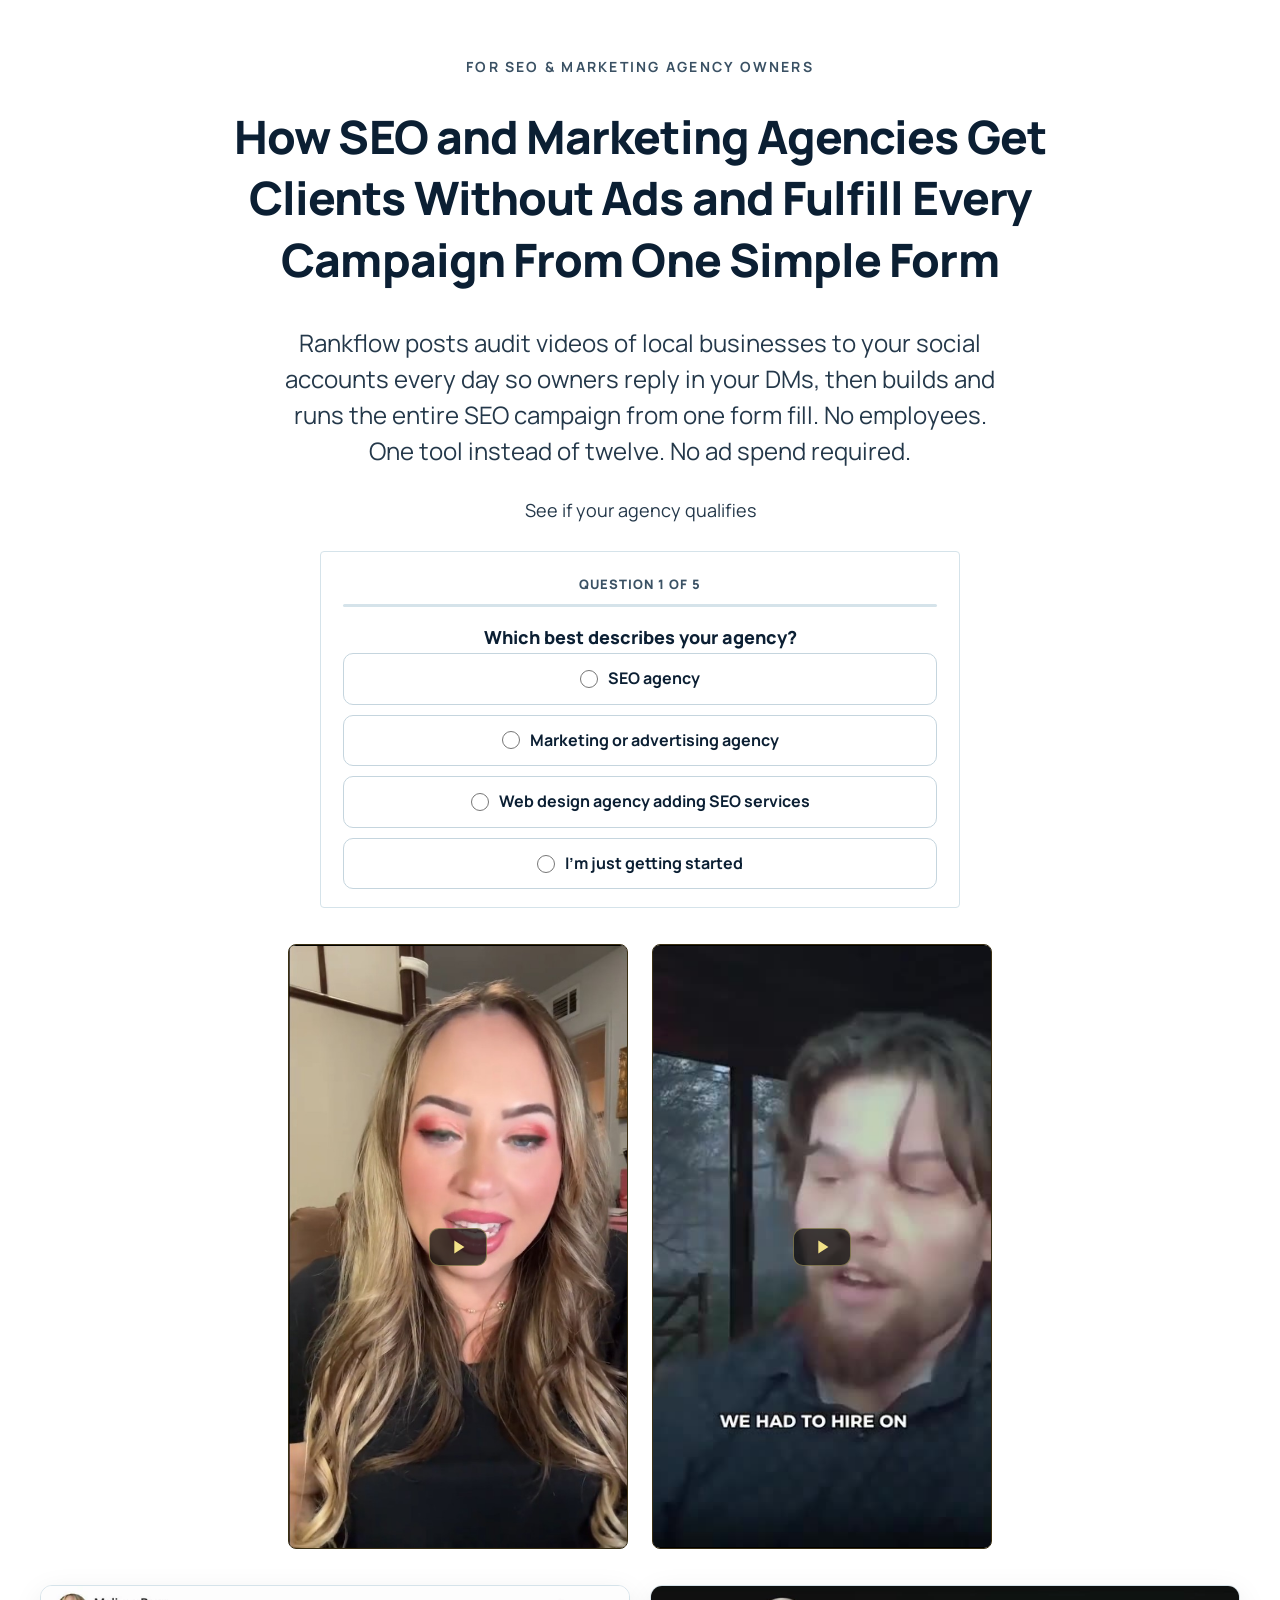
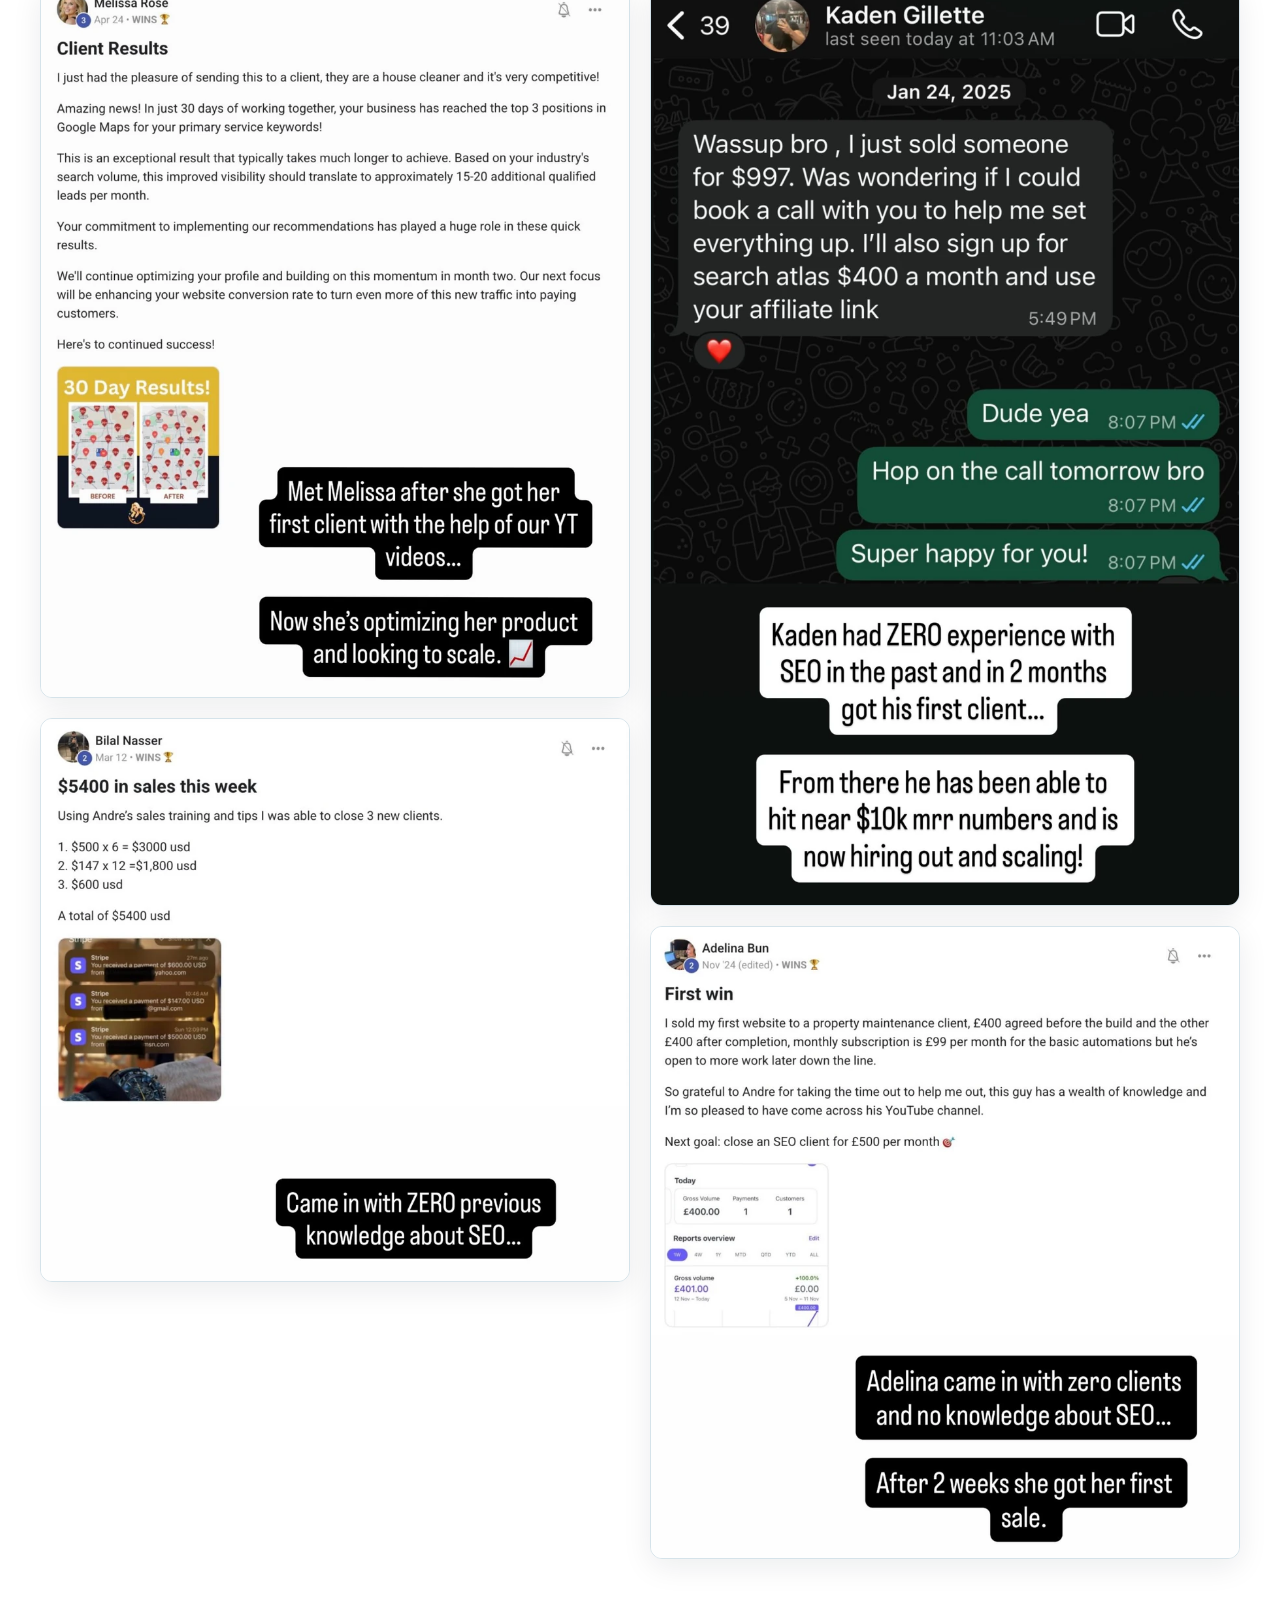
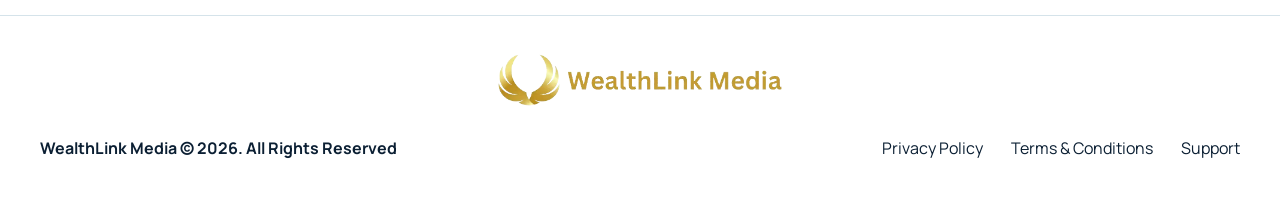
==== commit 7c116c81: "Remove the header from the opt-in page Start the page on the eyebrow and headline. The RankFlow page" ====
--- a/index.html
+++ b/index.html
@@ -14,20 +14,6 @@
 <link rel="stylesheet" href="css/style.css">
 </head>
 <body class="p-home">
-
-<header class="site-header">
-  <div class="header-inner">
-    <a class="brand" href="index.html">
-      <picture>
-        <source srcset="assets/logo.webp" type="image/webp">
-        <img src="assets/logo.png" alt="WealthLink Media" width="961" height="187">
-      </picture>
-    </a>
-    <nav class="header-nav" aria-label="Primary">
-      <a href="support.html">Support</a>
-    </nav>
-  </div>
-</header>
 
 <main class="wrap">
   <section class="home-hero">
--- a/css/style.css
+++ b/css/style.css
@@ -370,15 +370,6 @@
   color-scheme:light;
   font-family:"Manrope","Segoe UI","Avenir Next",system-ui,sans-serif;
 }
-.p-home .site-header{
-  background:#fff;
-  border-bottom:1px solid #D5E3EA;
-}
-.p-home .header-nav a{color:#0B1F33}
-.p-home .header-nav a:hover,
-.p-home .header-nav a[aria-current="page"]{color:#0C5E72}
-.p-home .header-nav a:focus-visible,
-.p-home .brand:focus-visible{outline-color:#0C5E72}
 .p-home .home-hero{
   width:100%;
   max-width:860px;
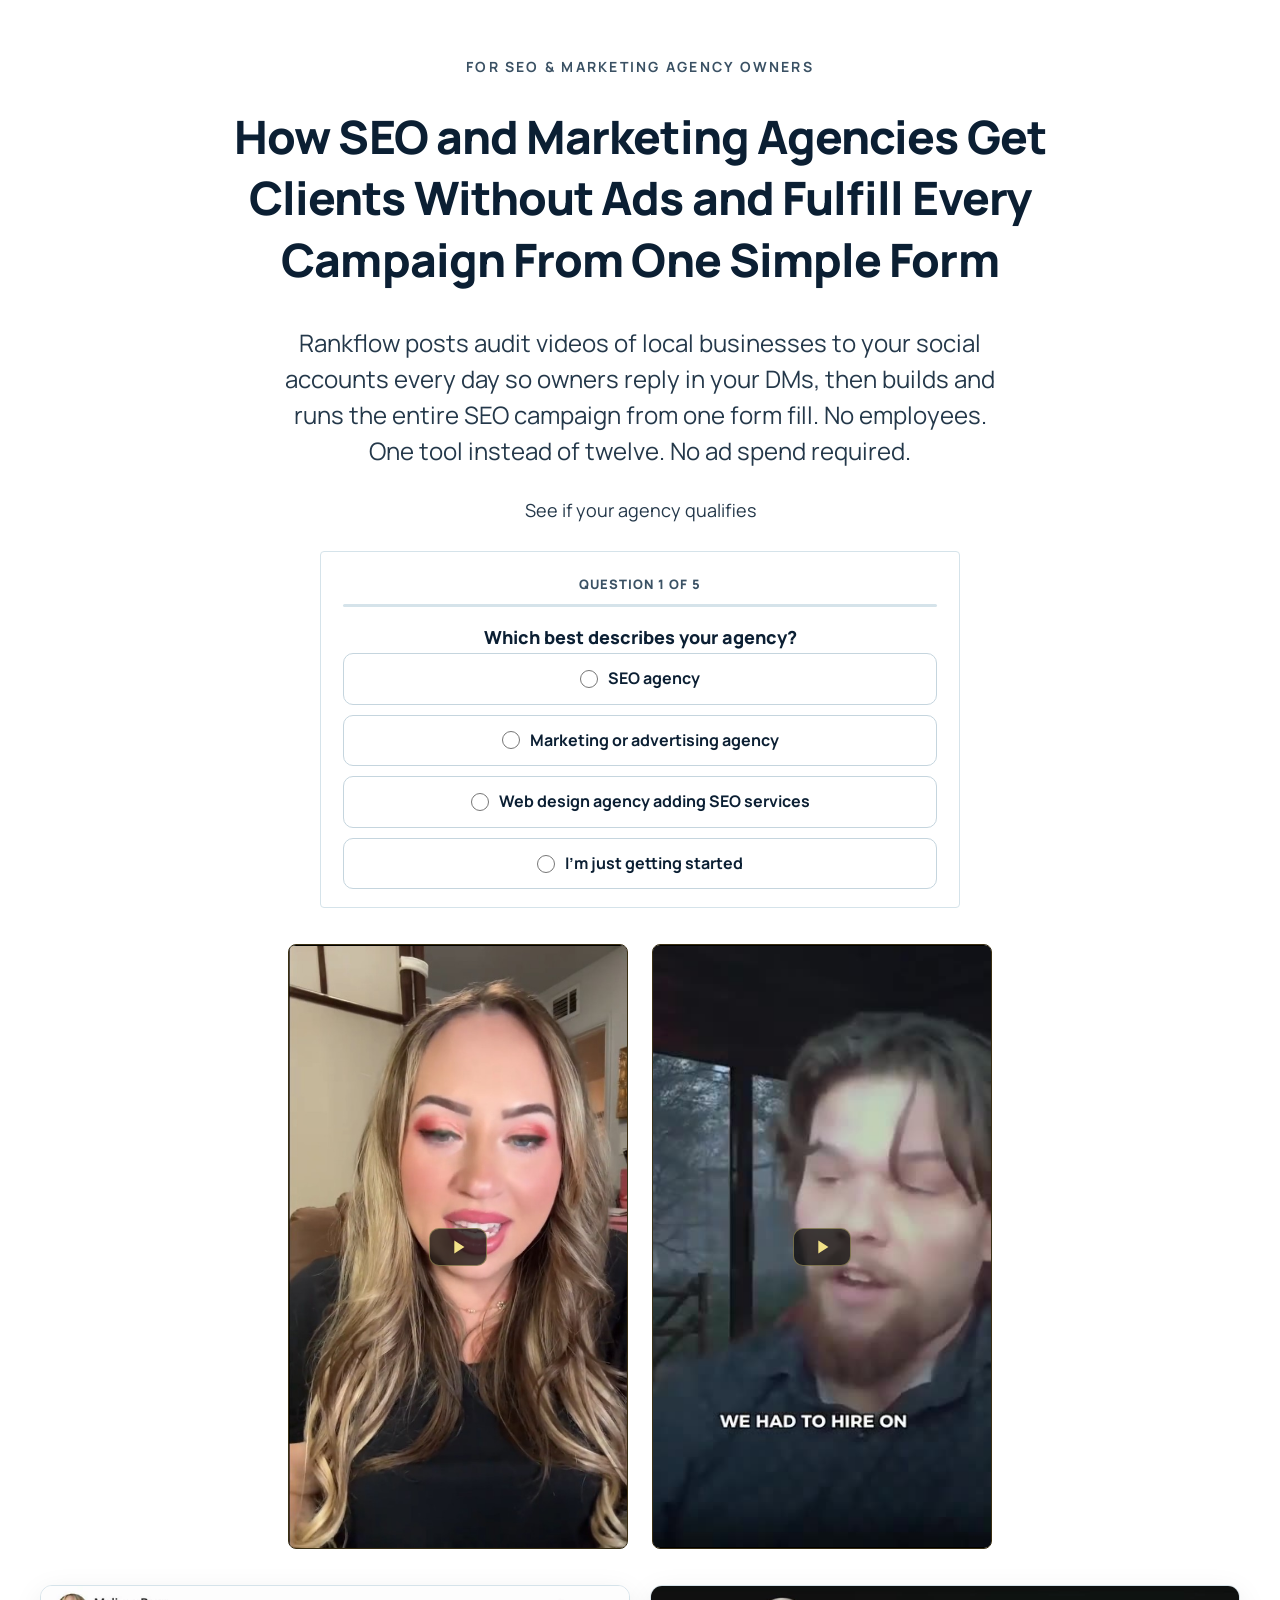
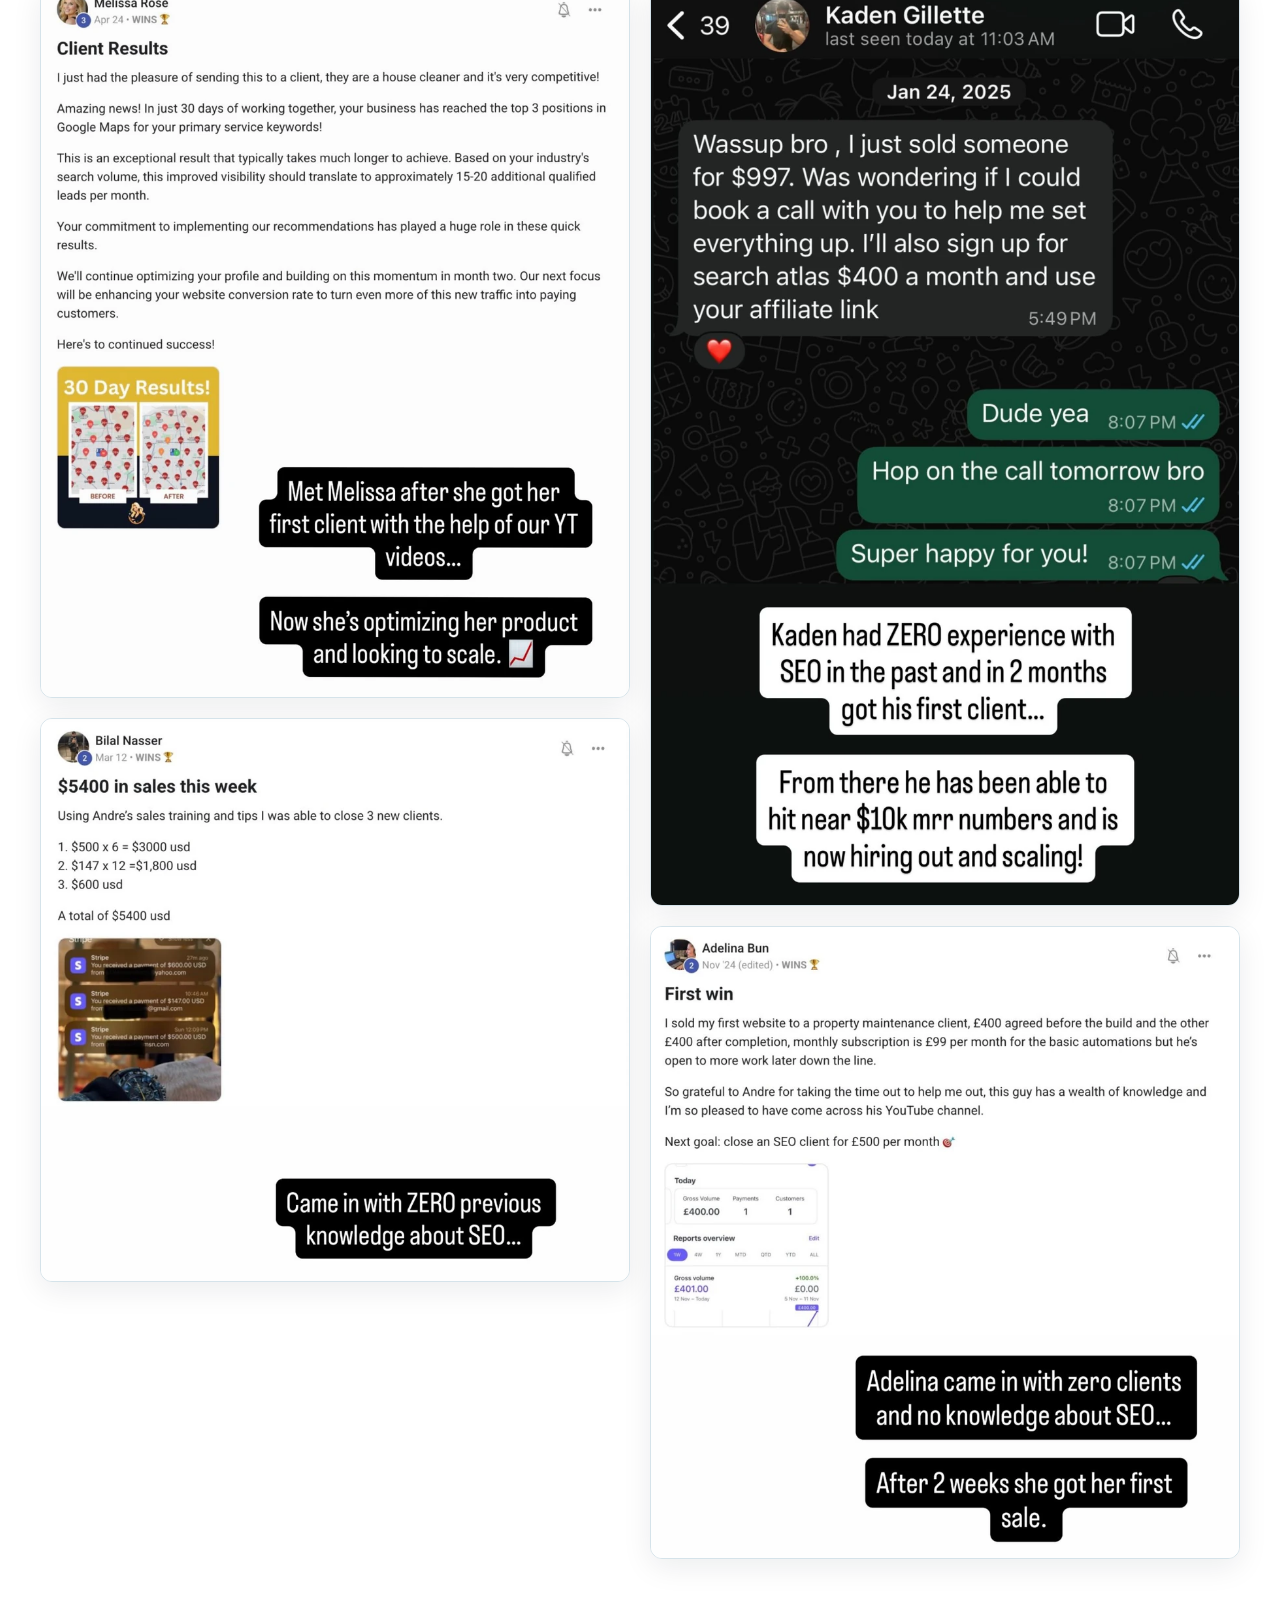
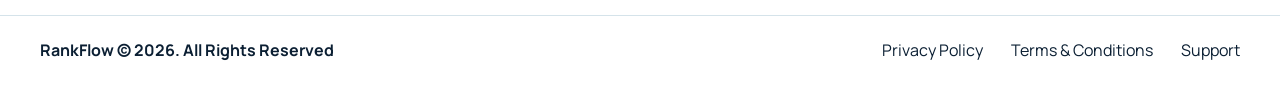
==== commit 9d2cb5f6: "Drop the logo from the opt-in footer Show RankFlow in the copyright line and tighten the footer now " ====
--- a/index.html
+++ b/index.html
@@ -158,12 +158,8 @@
 
 <footer class="site-footer">
   <div class="footer-inner">
-    <picture class="flogo">
-      <source srcset="assets/logo.webp" type="image/webp">
-      <img src="assets/logo.png" alt="WealthLink Media" width="961" height="187">
-    </picture>
     <div class="footer-bottom">
-      <span class="footer-copy">WealthLink Media © <span class="js-year">2026</span>. All Rights Reserved</span>
+      <span class="footer-copy">RankFlow © <span class="js-year">2026</span>. All Rights Reserved</span>
       <nav class="footer-links" aria-label="Footer">
         <a href="privacy.html">Privacy Policy</a>
         <a href="terms.html">Terms &amp; Conditions</a>
--- a/css/style.css
+++ b/css/style.css
@@ -433,6 +433,7 @@
   border-top:1px solid #D5E3EA;
   font-family:inherit;
 }
+.p-home .footer-inner{padding-top:22px;padding-bottom:26px}
 .p-home .footer-copy,
 .p-home .footer-links a{color:#0B1F33}
 .p-home .footer-links a:hover,
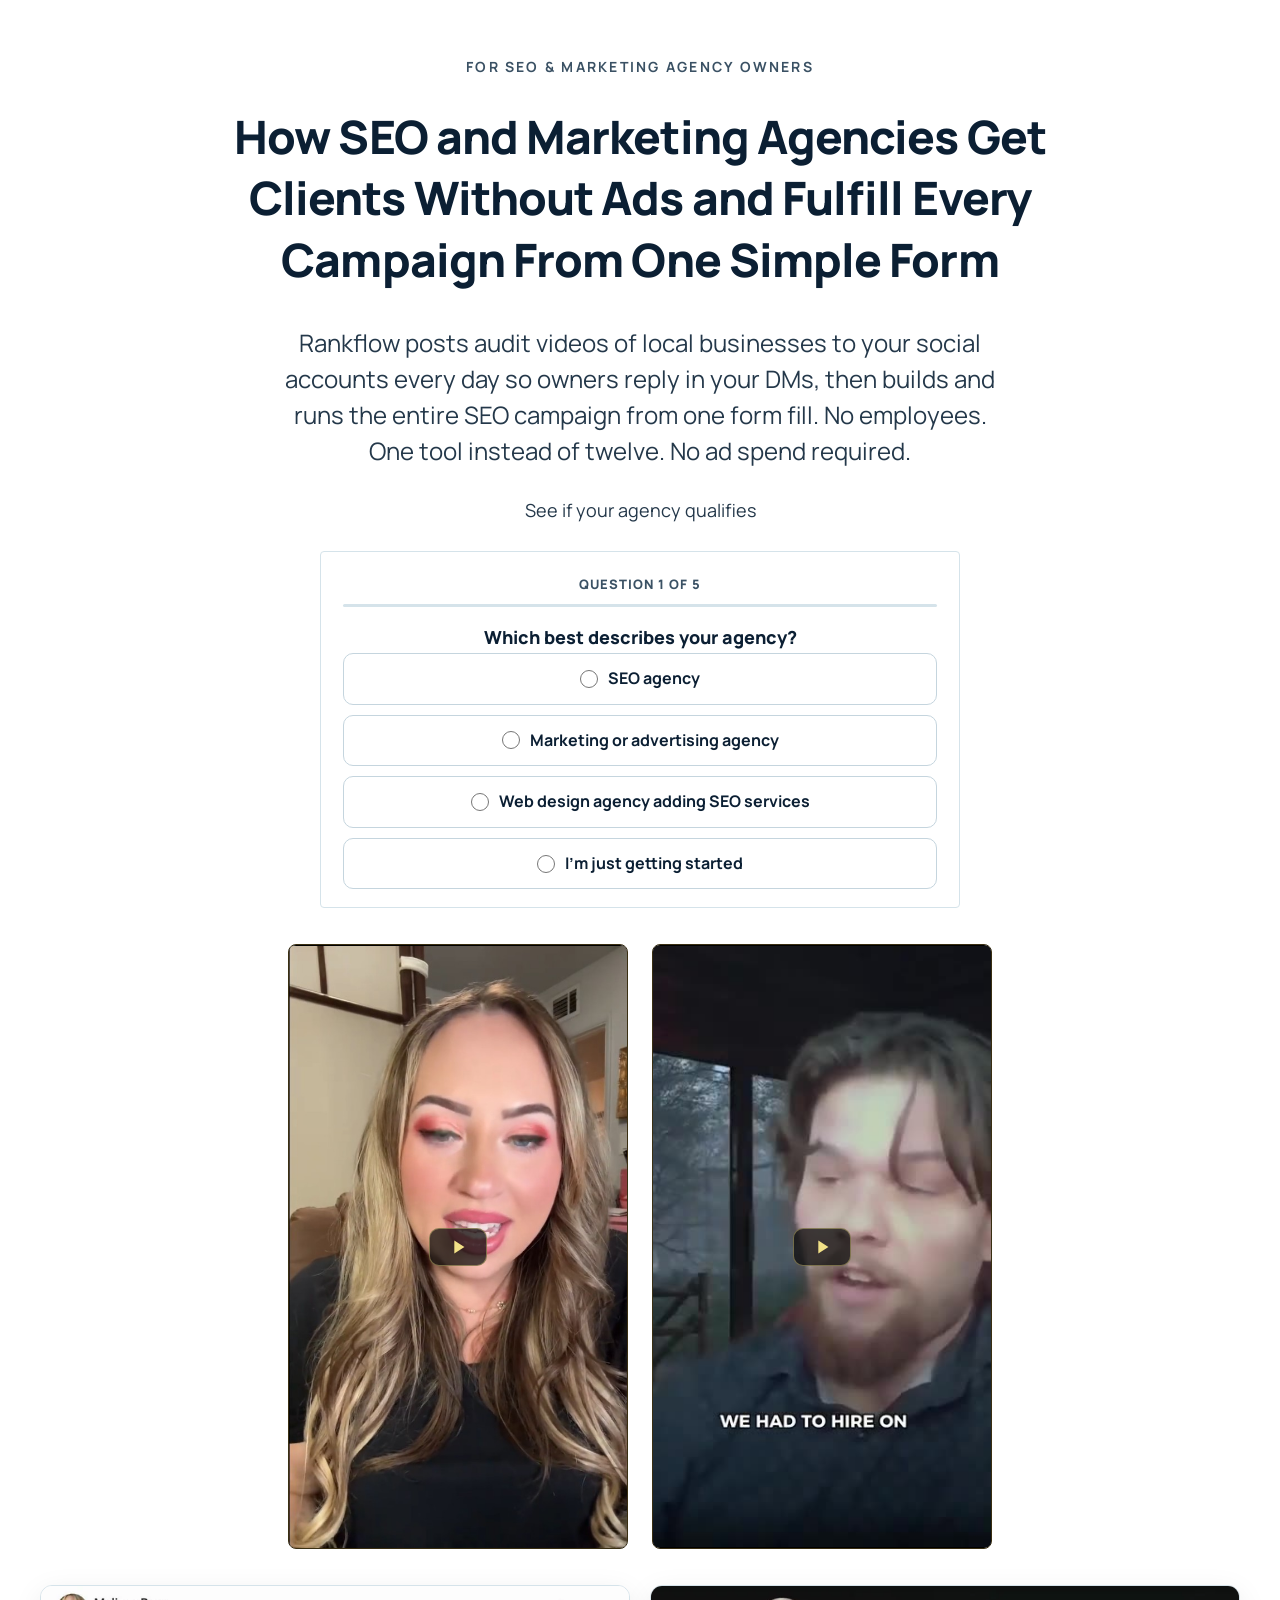
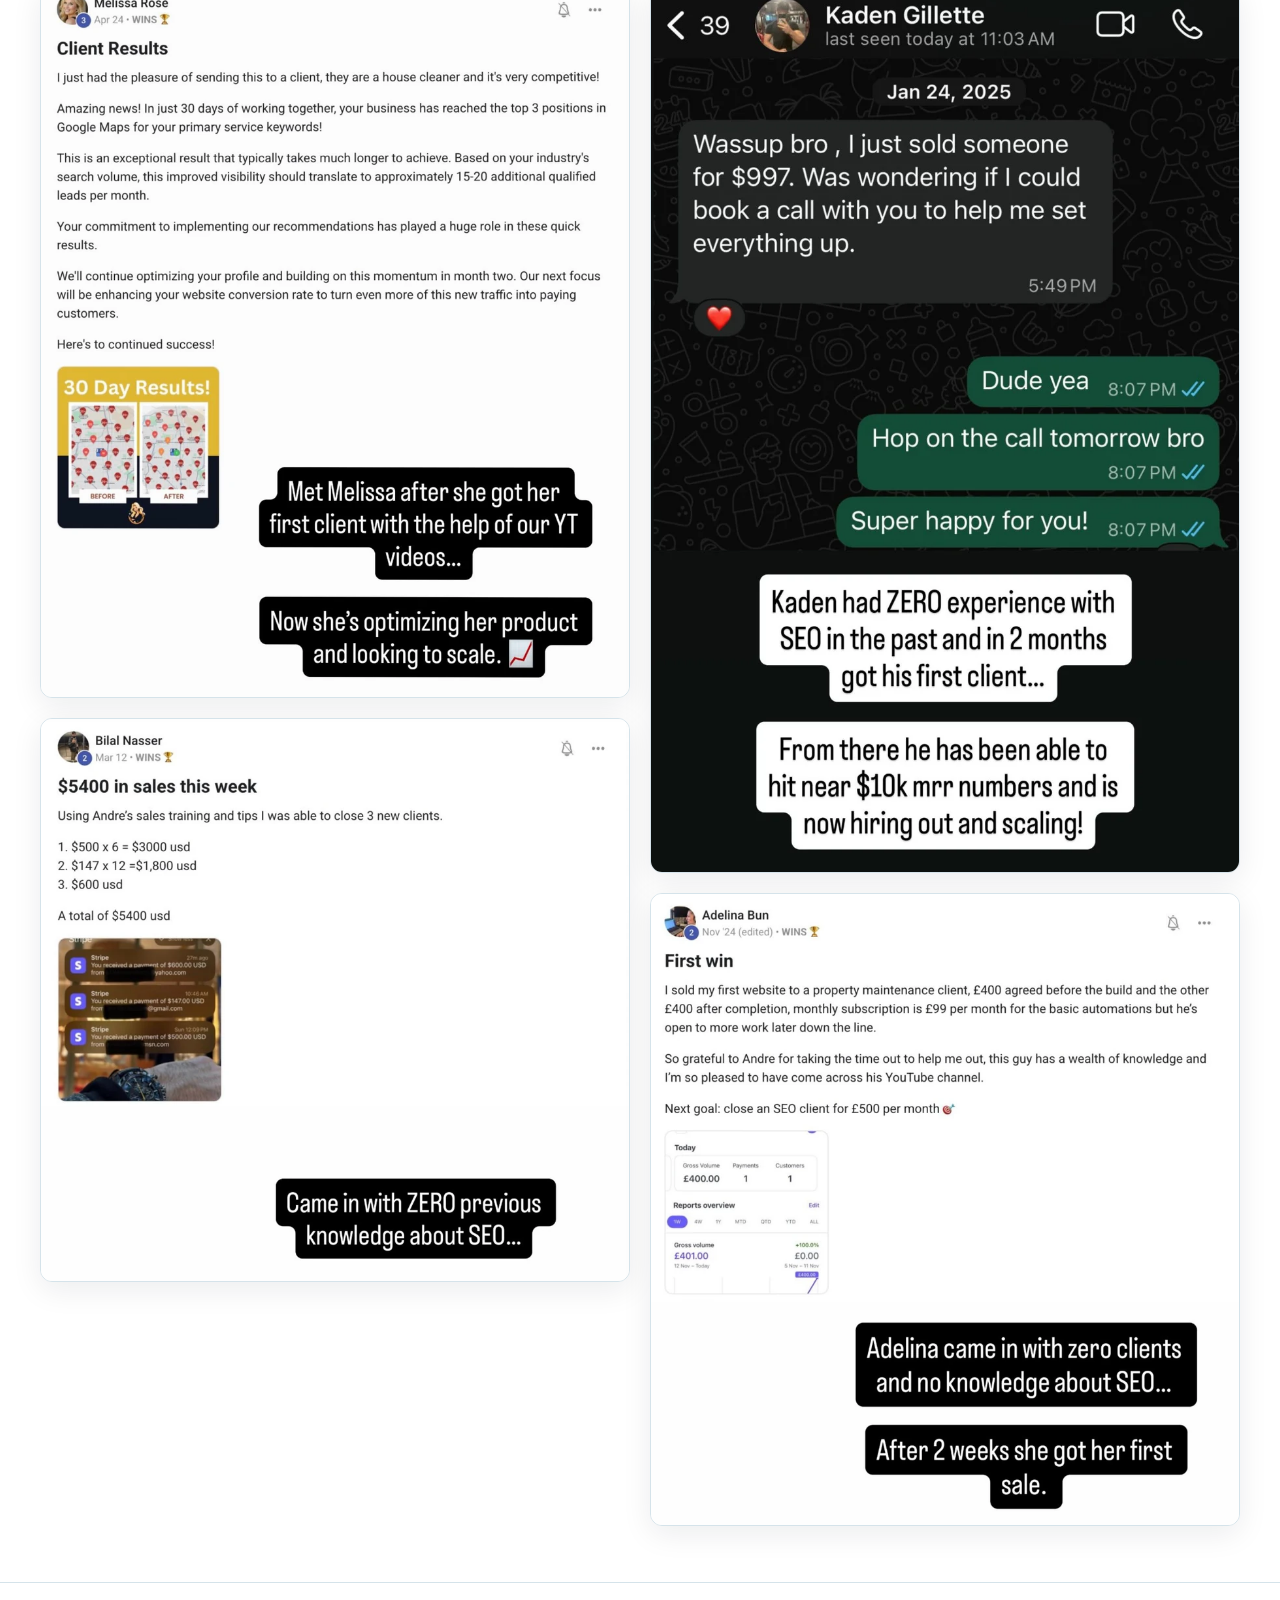
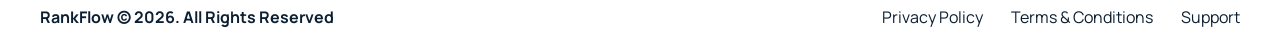
==== commit 442f96b0: "Trim the Kaden testimonial screenshot Remove the affiliate-link sentence from the image and match th" ====
--- a/index.html
+++ b/index.html
@@ -142,7 +142,7 @@
       <figure class="res-kaden">
         <picture>
           <source srcset="assets/results/kaden.webp" type="image/webp">
-          <img class="zoomable" src="assets/results/kaden.jpg" alt="Kaden – client result" width="900" height="1407" loading="lazy">
+          <img class="zoomable" src="assets/results/kaden.jpg" alt="Kaden – client result" width="900" height="1357" loading="lazy">
         </picture>
       </figure>
       <figure class="res-adelina">
